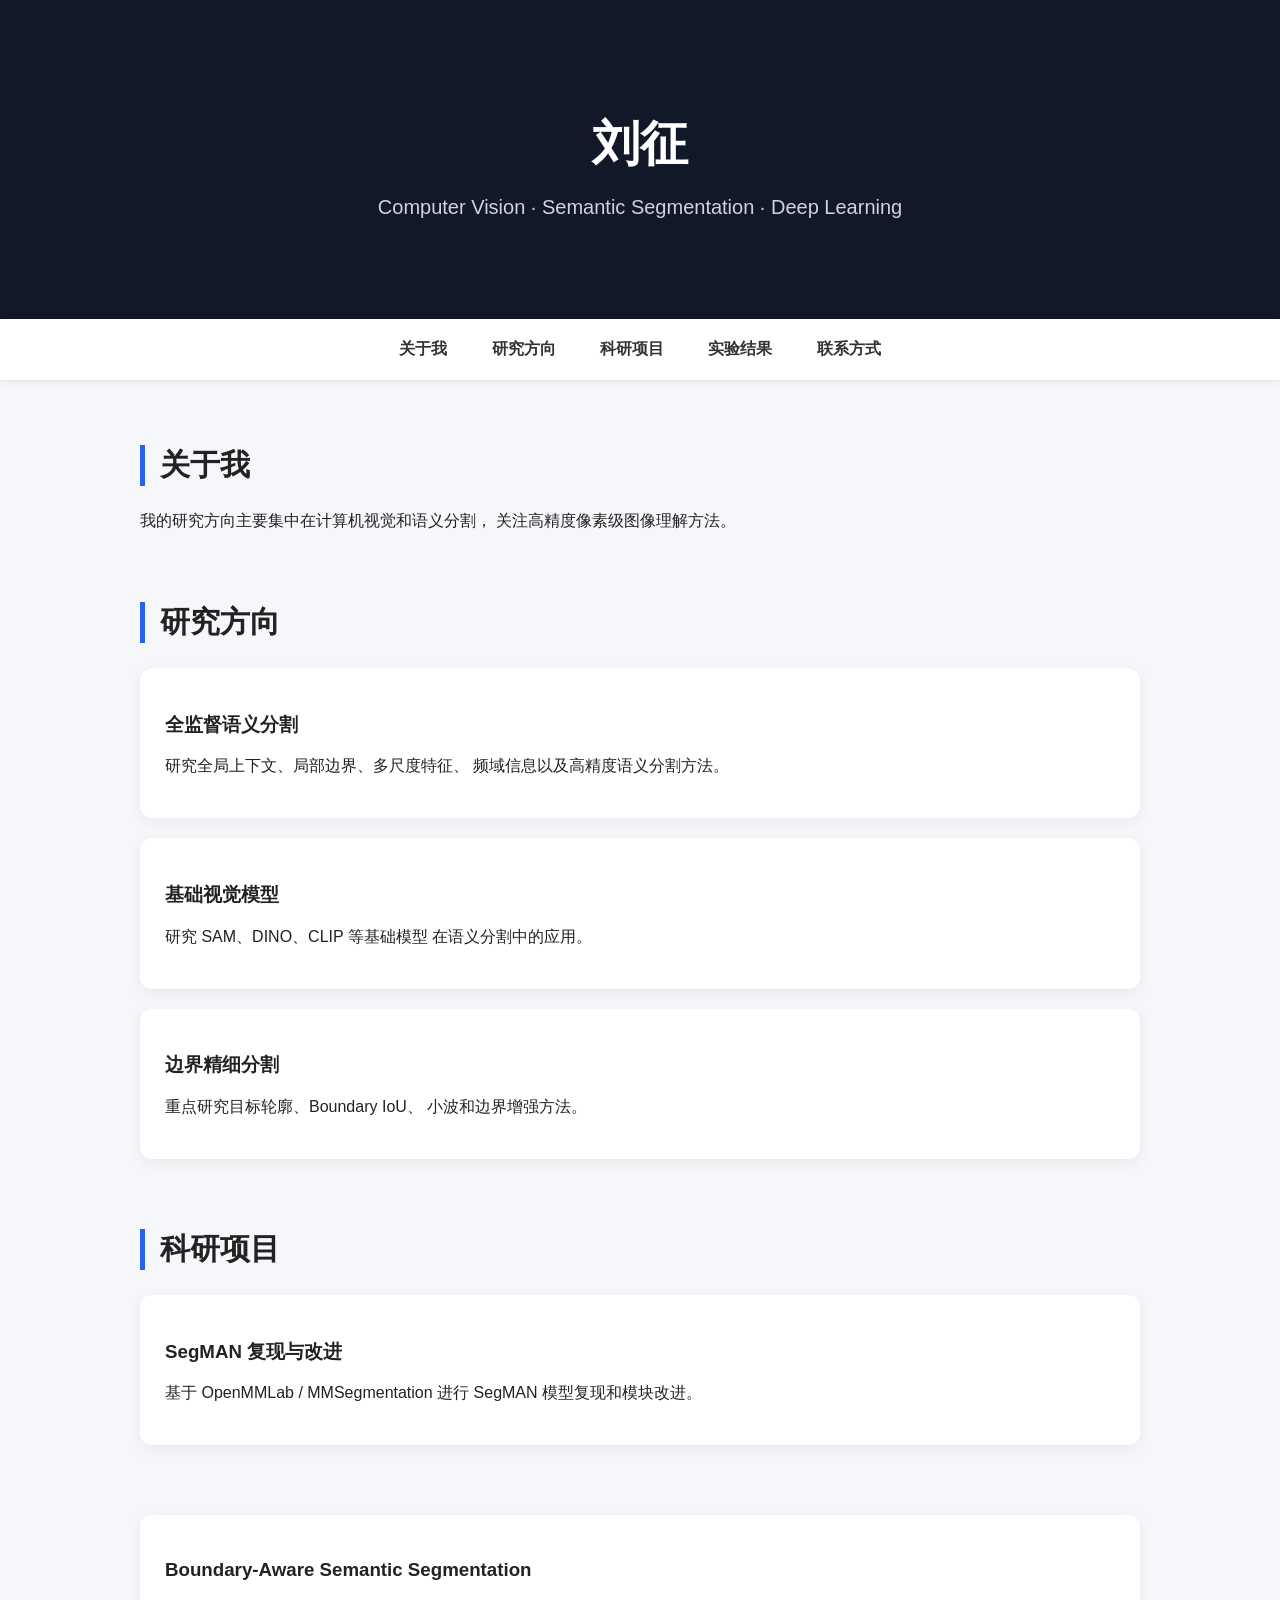
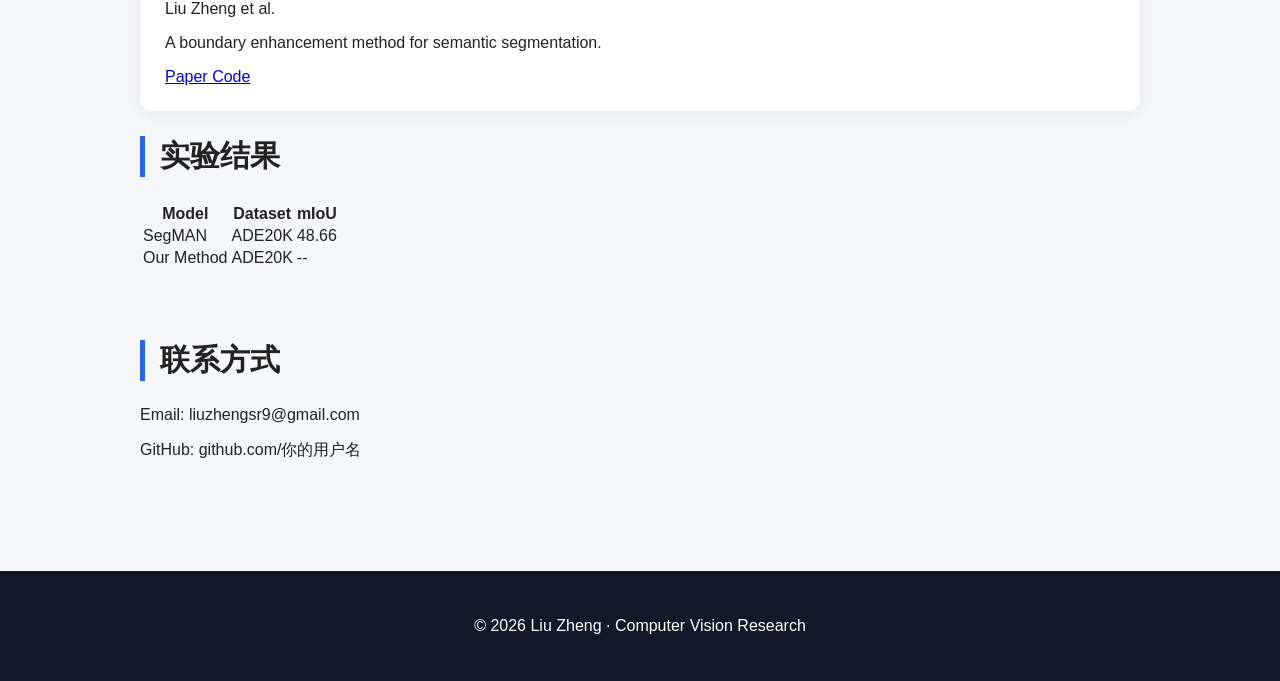
==== index.html @ 7c27ae70 "Add files via upload" ====
<!DOCTYPE html>
<html lang="zh-CN">

<head>
    <meta charset="UTF-8">
    <meta name="viewport" content="width=device-width, initial-scale=1.0">

    <title>刘征 | 计算机视觉与语义分割</title>

    <link rel="stylesheet" href="style.css">
    <script src="script.js"></script>
</head>

<body>

<header>
    <h1>刘征</h1>

    <p>
        Computer Vision · Semantic Segmentation · Deep Learning
    </p>
</header>


<nav>
    <a href="#about">关于我</a>
    <a href="#research">研究方向</a>
    <a href="#projects">科研项目</a>
    <a href="#results">实验结果</a>
    <a href="#contact">联系方式</a>
</nav>


<main>

    <section id="about">

        <h2>关于我</h2>

        <p>
            我的研究方向主要集中在计算机视觉和语义分割，
            关注高精度像素级图像理解方法。
        </p>

    </section>


    <section id="research">

        <h2>研究方向</h2>

        <div class="card">

            <h3>全监督语义分割</h3>

            <p>
                研究全局上下文、局部边界、多尺度特征、
                频域信息以及高精度语义分割方法。
            </p>

        </div>


        <div class="card">

            <h3>基础视觉模型</h3>

            <p>
                研究 SAM、DINO、CLIP 等基础模型
                在语义分割中的应用。
            </p>

        </div>


        <div class="card">

            <h3>边界精细分割</h3>

            <p>
                重点研究目标轮廓、Boundary IoU、
                小波和边界增强方法。
            </p>

        </div>

    </section>


    <section id="projects">

        <h2>科研项目</h2>

        <div class="card">

            <h3>SegMAN 复现与改进</h3>

            <p>
                基于 OpenMMLab / MMSegmentation
                进行 SegMAN 模型复现和模块改进。
            </p>

        </div>

    </section>

    <div class="card">

        <h3>
            Boundary-Aware Semantic Segmentation
        </h3>

        <p>
            Liu Zheng et al.
        </p>

        <p>
            A boundary enhancement method for semantic segmentation.
        </p>

        <a href="#">
            Paper
        </a>

        <a href="#">
            Code
        </a>

    </div>

    <section id="results">

        <h2>实验结果</h2>

        <table>

            <tr>
                <th>Model</th>
                <th>Dataset</th>
                <th>mIoU</th>
            </tr>

            <tr>
                <td>SegMAN</td>
                <td>ADE20K</td>
                <td>48.66</td>
            </tr>

            <tr>
                <td>Our Method</td>
                <td>ADE20K</td>
                <td>--</td>
            </tr>

        </table>

    </section>


    <section id="contact">

        <h2>联系方式</h2>

        <p>Email: liuzhengsr9@gmail.com</p>

        <p>GitHub: github.com/你的用户名</p>

    </section>

</main>


<footer>

    <p>
        © 2026 Liu Zheng · Computer Vision Research
    </p>

</footer>


<script src="script.js"></script>

</body>

</html>
---- style.css ----
body {
    margin: 0;
    font-family: Arial, "Microsoft YaHei", sans-serif;
    background: #f5f7fa;
    color: #222;
}


header {
    background: #111827;
    color: white;
    text-align: center;
    padding: 80px 20px;
}


header h1 {
    font-size: 48px;
    margin-bottom: 10px;
}


header p {
    font-size: 20px;
    color: #cbd5e1;
}


nav {
    background: white;
    text-align: center;
    padding: 20px;

    position: sticky;
    top: 0;

    box-shadow: 0 2px 8px rgba(0,0,0,0.08);
}


nav a {
    margin: 0 20px;
    color: #333;
    text-decoration: none;
    font-weight: bold;
}


nav a:hover {
    color: #2563eb;
}


main {
    max-width: 1000px;
    margin: auto;
    padding: 40px 20px;
}


section {
    margin-bottom: 70px;
}


h2 {
    font-size: 30px;
    border-left: 5px solid #2563eb;
    padding-left: 15px;
}


.card {
    background: white;
    padding: 25px;
    margin: 20px 0;

    border-radius: 12px;

    box-shadow: 0 4px 15px rgba(0,0,0,0.06);

    transition: 0.3s;
}


.card:hover {
    transform: translateY(-5px);
}


footer {
    background: #111827;
    color: white;

    text-align: center;

    padding: 30px;
}
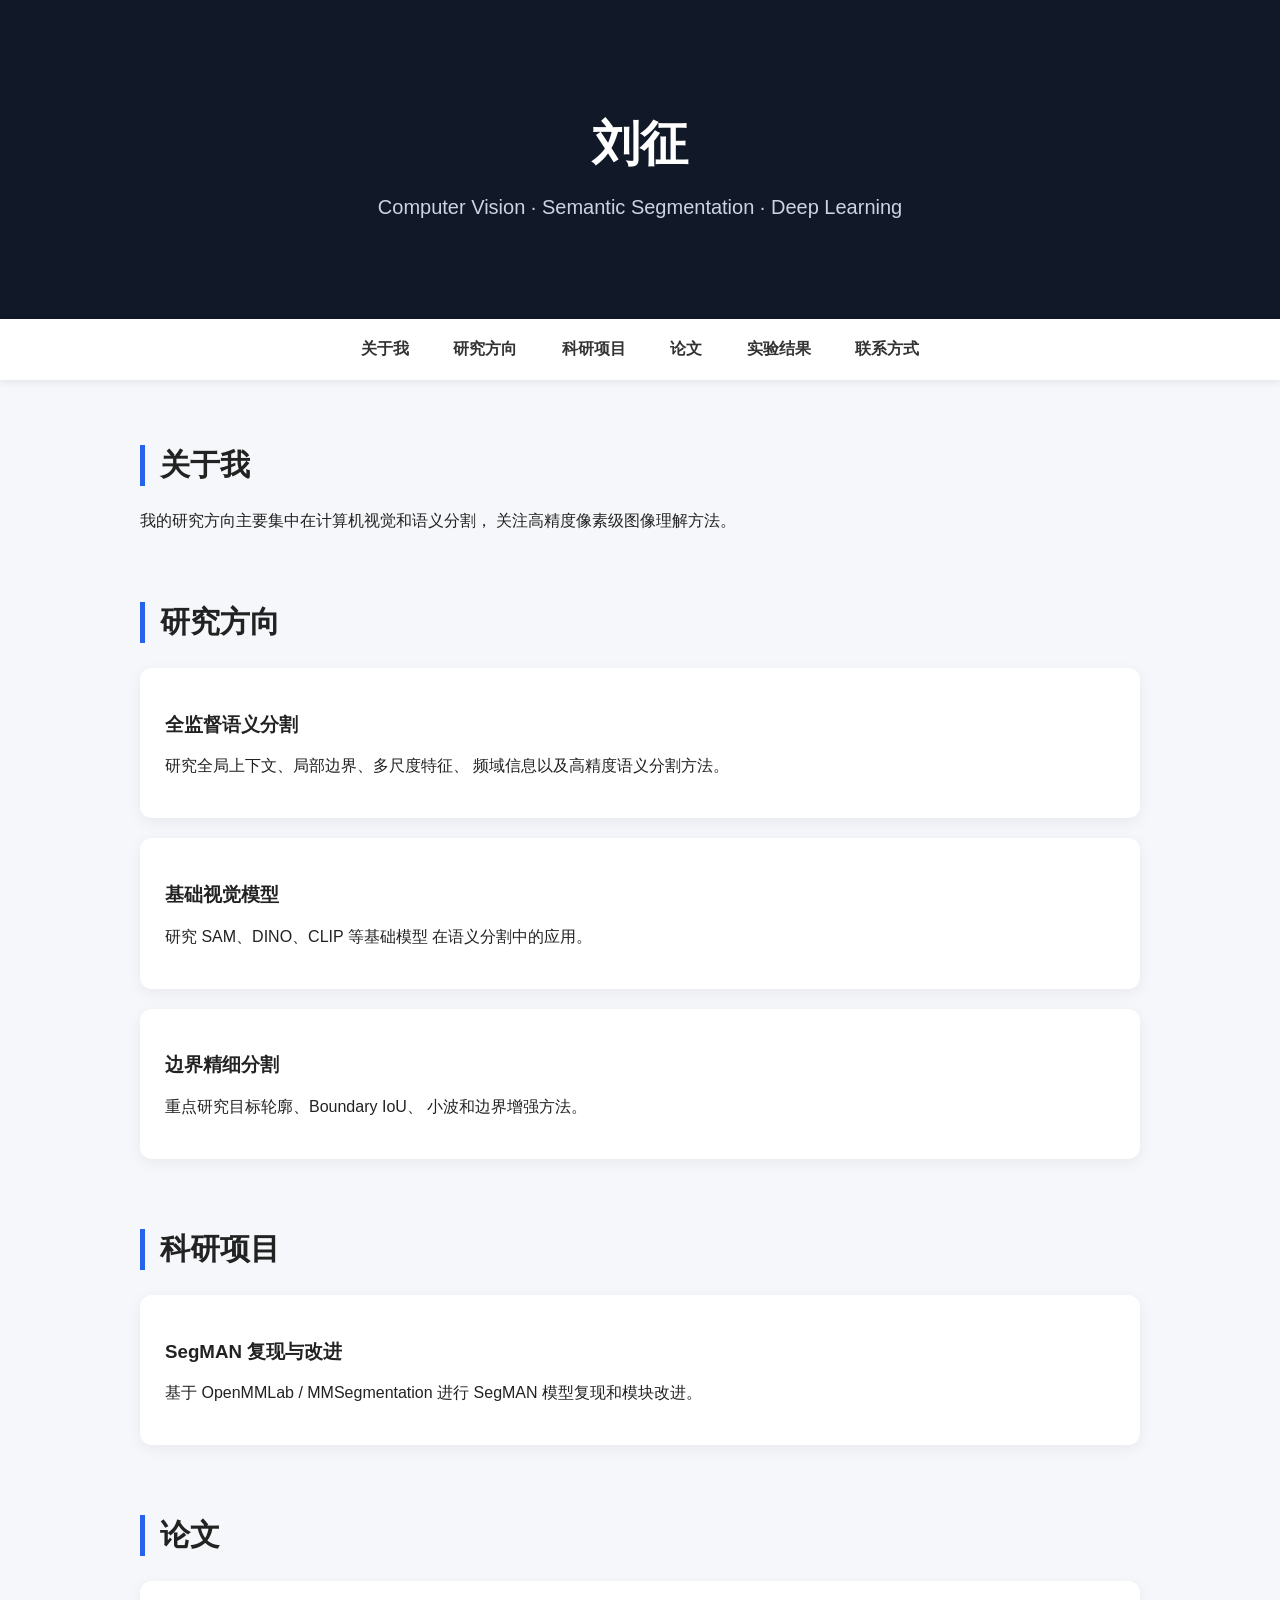
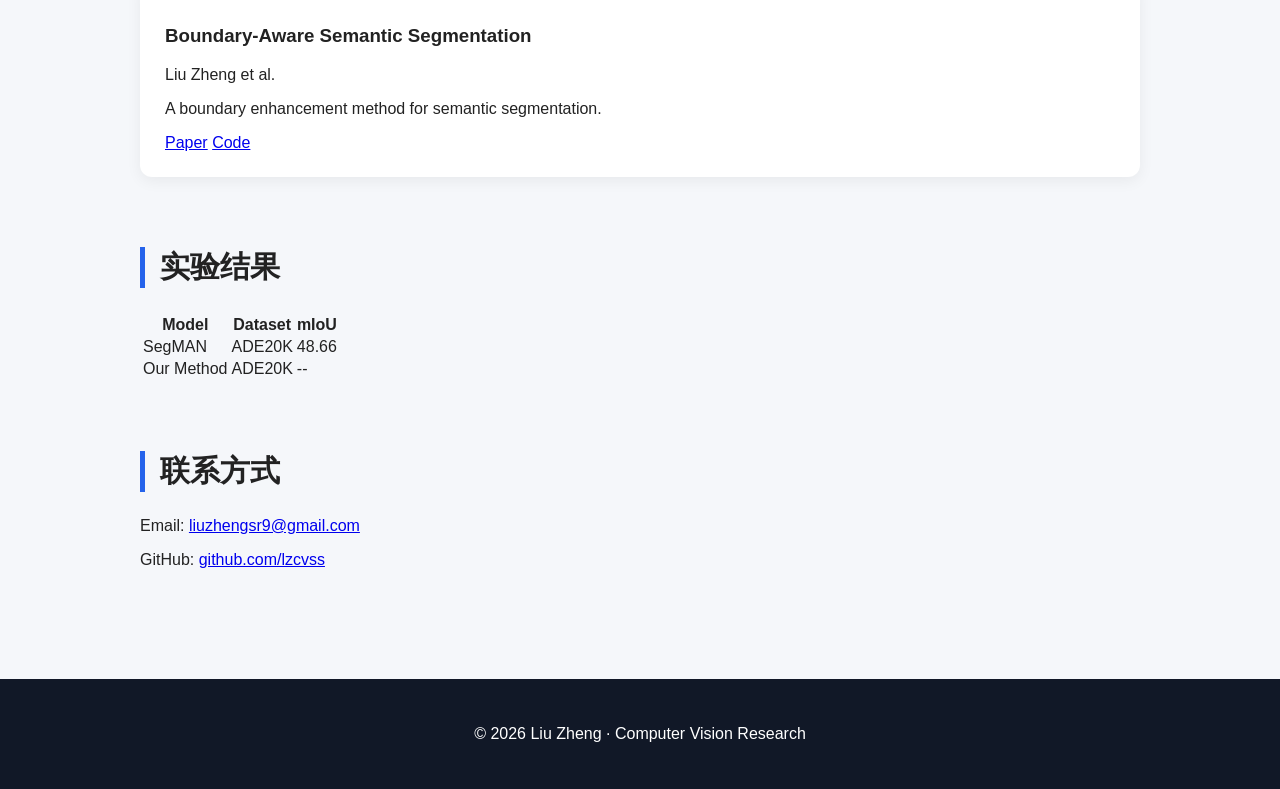
==== commit 8efa12e6: "Add files via upload" ====
--- a/index.html
+++ b/index.html
@@ -4,11 +4,11 @@
 <head>
     <meta charset="UTF-8">
     <meta name="viewport" content="width=device-width, initial-scale=1.0">
-
+    <meta name="description"
+          content="刘征的计算机视觉与语义分割科研个人主页">
     <title>刘征 | 计算机视觉与语义分割</title>
 
     <link rel="stylesheet" href="style.css">
-    <script src="script.js"></script>
 </head>
 
 <body>
@@ -26,6 +26,7 @@
     <a href="#about">关于我</a>
     <a href="#research">研究方向</a>
     <a href="#projects">科研项目</a>
+    <a href="#publications">论文</a>
     <a href="#results">实验结果</a>
     <a href="#contact">联系方式</a>
 </nav>
@@ -104,29 +105,29 @@
 
     </section>
 
-    <div class="card">
+    <section id="publications">
 
-        <h3>
-            Boundary-Aware Semantic Segmentation
-        </h3>
+        <h2>论文</h2>
 
-        <p>
-            Liu Zheng et al.
-        </p>
+        <div class="card">
 
-        <p>
-            A boundary enhancement method for semantic segmentation.
-        </p>
+            <h3>Boundary-Aware Semantic Segmentation</h3>
 
-        <a href="#">
-            Paper
-        </a>
+            <p>
+                Liu Zheng et al.
+            </p>
 
-        <a href="#">
-            Code
-        </a>
+            <p>
+                A boundary enhancement method for semantic segmentation.
+            </p>
 
-    </div>
+            <a href="#">Paper</a>
+            <a href="#">Code</a>
+
+        </div>
+
+    </section>
+
 
     <section id="results">
 
@@ -161,9 +162,21 @@
 
         <h2>联系方式</h2>
 
-        <p>Email: liuzhengsr9@gmail.com</p>
+        <p>
+            Email:
+            <a href="mailto:liuzhengsr9@gmail.com">
+                liuzhengsr9@gmail.com
+            </a>
+        </p>
 
-        <p>GitHub: github.com/你的用户名</p>
+        <p>
+            GitHub:
+            <a href="https://github.com/lzcvss"
+               target="_blank"
+               rel="noopener noreferrer">
+                github.com/lzcvss
+            </a>
+        </p>
 
     </section>
 
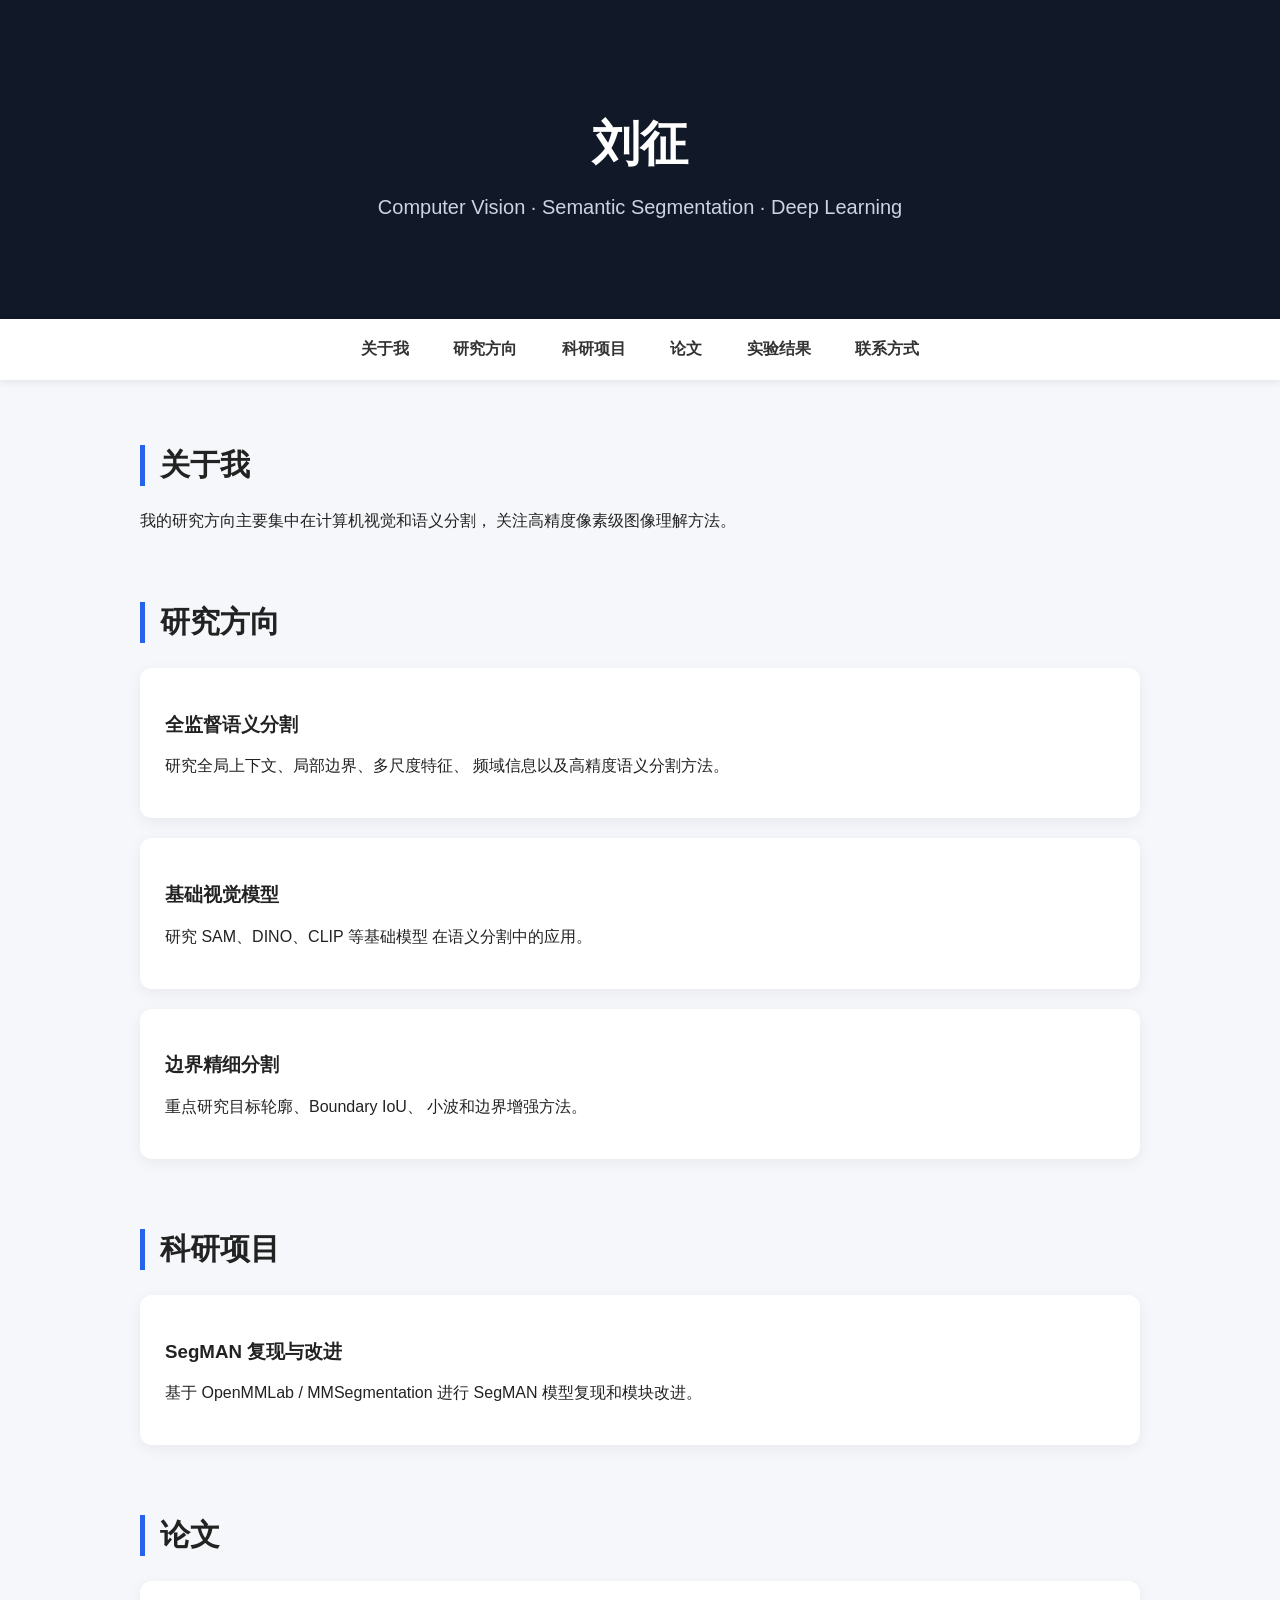
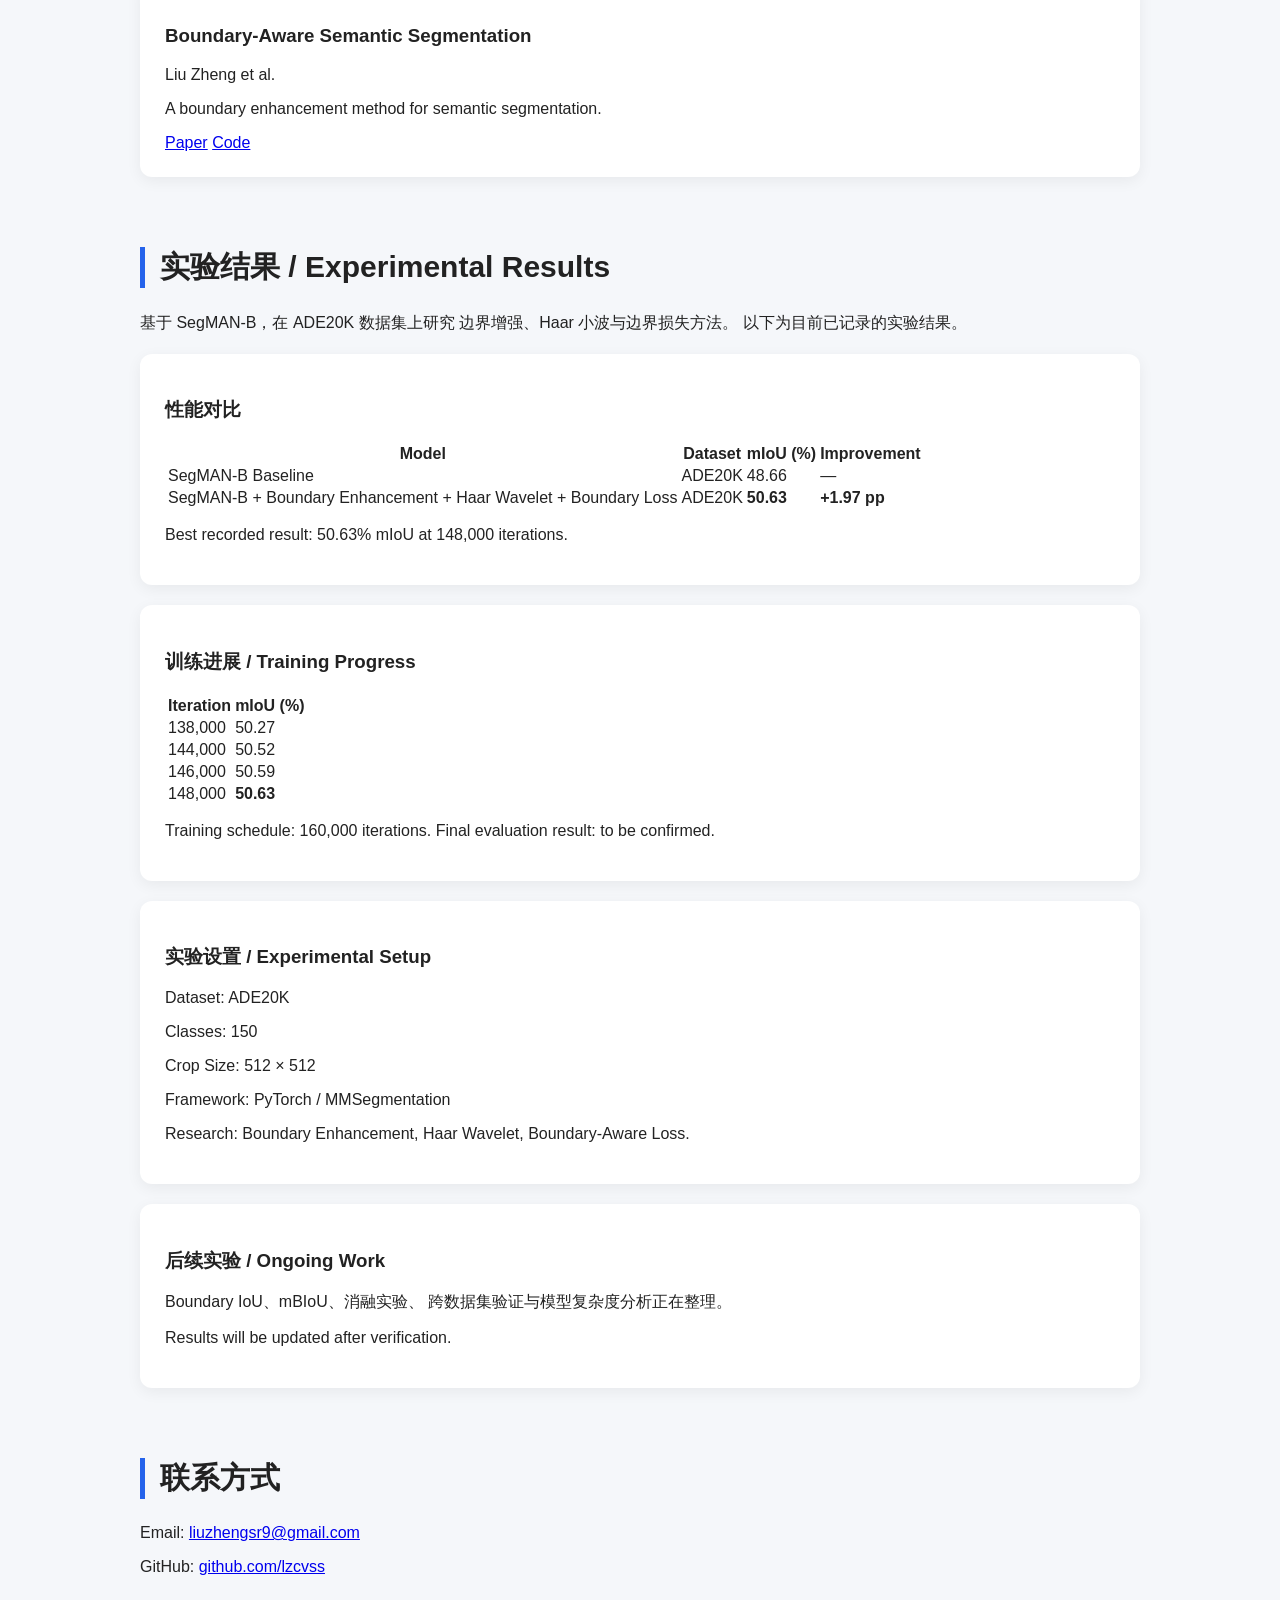
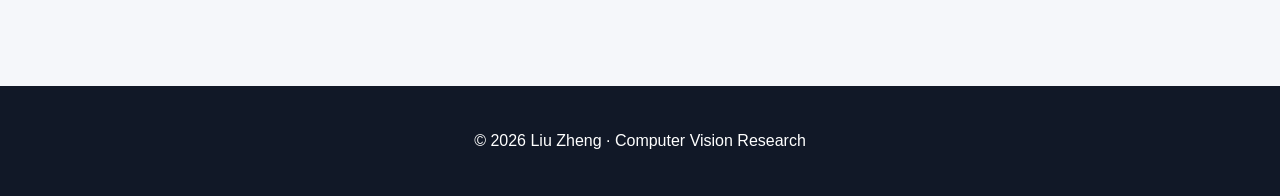
==== commit 76548f1c: "Update personal research website" ====
--- a/index.html
+++ b/index.html
@@ -1,199 +1,314 @@
-<!DOCTYPE html>
-<html lang="zh-CN">
-
-<head>
-    <meta charset="UTF-8">
-    <meta name="viewport" content="width=device-width, initial-scale=1.0">
-    <meta name="description"
-          content="刘征的计算机视觉与语义分割科研个人主页">
-    <title>刘征 | 计算机视觉与语义分割</title>
-
-    <link rel="stylesheet" href="style.css">
-</head>
-
-<body>
-
-<header>
-    <h1>刘征</h1>
-
-    <p>
-        Computer Vision · Semantic Segmentation · Deep Learning
-    </p>
-</header>
-
-
-<nav>
-    <a href="#about">关于我</a>
-    <a href="#research">研究方向</a>
-    <a href="#projects">科研项目</a>
-    <a href="#publications">论文</a>
-    <a href="#results">实验结果</a>
-    <a href="#contact">联系方式</a>
-</nav>
-
-
-<main>
-
-    <section id="about">
-
-        <h2>关于我</h2>
-
-        <p>
-            我的研究方向主要集中在计算机视觉和语义分割，
-            关注高精度像素级图像理解方法。
-        </p>
-
-    </section>
-
-
-    <section id="research">
-
-        <h2>研究方向</h2>
-
-        <div class="card">
-
-            <h3>全监督语义分割</h3>
-
-            <p>
-                研究全局上下文、局部边界、多尺度特征、
-                频域信息以及高精度语义分割方法。
-            </p>
-
-        </div>
-
-
-        <div class="card">
-
-            <h3>基础视觉模型</h3>
-
-            <p>
-                研究 SAM、DINO、CLIP 等基础模型
-                在语义分割中的应用。
-            </p>
-
-        </div>
-
-
-        <div class="card">
-
-            <h3>边界精细分割</h3>
-
-            <p>
-                重点研究目标轮廓、Boundary IoU、
-                小波和边界增强方法。
-            </p>
-
-        </div>
-
-    </section>
-
-
-    <section id="projects">
-
-        <h2>科研项目</h2>
-
-        <div class="card">
-
-            <h3>SegMAN 复现与改进</h3>
-
-            <p>
-                基于 OpenMMLab / MMSegmentation
-                进行 SegMAN 模型复现和模块改进。
-            </p>
-
-        </div>
-
-    </section>
-
-    <section id="publications">
-
-        <h2>论文</h2>
-
-        <div class="card">
-
-            <h3>Boundary-Aware Semantic Segmentation</h3>
-
-            <p>
-                Liu Zheng et al.
-            </p>
-
-            <p>
-                A boundary enhancement method for semantic segmentation.
-            </p>
-
-            <a href="#">Paper</a>
-            <a href="#">Code</a>
-
-        </div>
-
-    </section>
-
-
-    <section id="results">
-
-        <h2>实验结果</h2>
-
-        <table>
-
-            <tr>
-                <th>Model</th>
-                <th>Dataset</th>
-                <th>mIoU</th>
-            </tr>
-
-            <tr>
-                <td>SegMAN</td>
-                <td>ADE20K</td>
-                <td>48.66</td>
-            </tr>
-
-            <tr>
-                <td>Our Method</td>
-                <td>ADE20K</td>
-                <td>--</td>
-            </tr>
-
-        </table>
-
-    </section>
-
-
-    <section id="contact">
-
-        <h2>联系方式</h2>
-
-        <p>
-            Email:
-            <a href="mailto:liuzhengsr9@gmail.com">
-                liuzhengsr9@gmail.com
-            </a>
-        </p>
-
-        <p>
-            GitHub:
-            <a href="https://github.com/lzcvss"
-               target="_blank"
-               rel="noopener noreferrer">
-                github.com/lzcvss
-            </a>
-        </p>
-
-    </section>
-
-</main>
-
-
-<footer>
-
-    <p>
-        © 2026 Liu Zheng · Computer Vision Research
-    </p>
-
-</footer>
-
-
-<script src="script.js"></script>
-
-</body>
-
+<!DOCTYPE html>
+<html lang="zh-CN">
+
+<head>
+    <meta charset="UTF-8">
+    <meta name="viewport" content="width=device-width, initial-scale=1.0">
+    <meta name="description"
+          content="刘征的计算机视觉与语义分割科研个人主页">
+    <title>刘征 | 计算机视觉与语义分割</title>
+
+    <link rel="stylesheet" href="style.css">
+    <script src="script.js"></script>
+</head>
+
+<body>
+
+<header>
+    <h1>刘征</h1>
+
+    <p>
+        Computer Vision · Semantic Segmentation · Deep Learning
+    </p>
+</header>
+
+
+<nav>
+    <a href="#about">关于我</a>
+    <a href="#research">研究方向</a>
+    <a href="#projects">科研项目</a>
+    <a href="#publications">论文</a>
+    <a href="#results">实验结果</a>
+    <a href="#contact">联系方式</a>
+</nav>
+
+
+<main>
+
+    <section id="about">
+
+        <h2>关于我</h2>
+
+        <p>
+            我的研究方向主要集中在计算机视觉和语义分割，
+            关注高精度像素级图像理解方法。
+        </p>
+
+    </section>
+
+
+    <section id="research">
+
+        <h2>研究方向</h2>
+
+        <div class="card">
+
+            <h3>全监督语义分割</h3>
+
+            <p>
+                研究全局上下文、局部边界、多尺度特征、
+                频域信息以及高精度语义分割方法。
+            </p>
+
+        </div>
+
+
+        <div class="card">
+
+            <h3>基础视觉模型</h3>
+
+            <p>
+                研究 SAM、DINO、CLIP 等基础模型
+                在语义分割中的应用。
+            </p>
+
+        </div>
+
+
+        <div class="card">
+
+            <h3>边界精细分割</h3>
+
+            <p>
+                重点研究目标轮廓、Boundary IoU、
+                小波和边界增强方法。
+            </p>
+
+        </div>
+
+    </section>
+
+
+    <section id="projects">
+
+        <h2>科研项目</h2>
+
+        <div class="card">
+
+            <h3>SegMAN 复现与改进</h3>
+
+            <p>
+                基于 OpenMMLab / MMSegmentation
+                进行 SegMAN 模型复现和模块改进。
+            </p>
+
+        </div>
+
+    </section>
+
+    <section id="publications">
+
+        <h2>论文</h2>
+
+        <div class="card">
+
+            <h3>Boundary-Aware Semantic Segmentation</h3>
+
+            <p>
+                Liu Zheng et al.
+            </p>
+
+            <p>
+                A boundary enhancement method for semantic segmentation.
+            </p>
+
+            <a href="#">Paper</a>
+            <a href="#">Code</a>
+
+        </div>
+
+    </section>
+
+
+    <section id="results">
+
+        <h2>实验结果 / Experimental Results</h2>
+
+        <p>
+            基于 SegMAN-B，在 ADE20K 数据集上研究
+            边界增强、Haar 小波与边界损失方法。
+            以下为目前已记录的实验结果。
+        </p>
+
+        <div class="card">
+
+            <h3>性能对比</h3>
+
+            <table>
+                <thead>
+                <tr>
+                    <th>Model</th>
+                    <th>Dataset</th>
+                    <th>mIoU (%)</th>
+                    <th>Improvement</th>
+                </tr>
+                </thead>
+
+                <tbody>
+                <tr>
+                    <td>SegMAN-B Baseline</td>
+                    <td>ADE20K</td>
+                    <td>48.66</td>
+                    <td>—</td>
+                </tr>
+
+                <tr>
+                    <td>
+                        SegMAN-B + Boundary Enhancement
+                        + Haar Wavelet + Boundary Loss
+                    </td>
+                    <td>ADE20K</td>
+                    <td><strong>50.63</strong></td>
+                    <td><strong>+1.97 pp</strong></td>
+                </tr>
+                </tbody>
+            </table>
+
+            <p>
+                Best recorded result: 50.63% mIoU
+                at 148,000 iterations.
+            </p>
+
+        </div>
+
+
+        <div class="card">
+
+            <h3>训练进展 / Training Progress</h3>
+
+            <table>
+                <thead>
+                <tr>
+                    <th>Iteration</th>
+                    <th>mIoU (%)</th>
+                </tr>
+                </thead>
+
+                <tbody>
+                <tr>
+                    <td>138,000</td>
+                    <td>50.27</td>
+                </tr>
+
+                <tr>
+                    <td>144,000</td>
+                    <td>50.52</td>
+                </tr>
+
+                <tr>
+                    <td>146,000</td>
+                    <td>50.59</td>
+                </tr>
+
+                <tr>
+                    <td>148,000</td>
+                    <td><strong>50.63</strong></td>
+                </tr>
+                </tbody>
+            </table>
+
+            <p>
+                Training schedule: 160,000 iterations.
+                Final evaluation result: to be confirmed.
+            </p>
+
+        </div>
+
+
+        <div class="card">
+
+            <h3>实验设置 / Experimental Setup</h3>
+
+            <p>
+                Dataset: ADE20K
+            </p>
+
+            <p>
+                Classes: 150
+            </p>
+
+            <p>
+                Crop Size: 512 × 512
+            </p>
+
+            <p>
+                Framework: PyTorch / MMSegmentation
+            </p>
+
+            <p>
+                Research:
+                Boundary Enhancement,
+                Haar Wavelet,
+                Boundary-Aware Loss.
+            </p>
+
+        </div>
+
+
+        <div class="card">
+
+            <h3>后续实验 / Ongoing Work</h3>
+
+            <p>
+                Boundary IoU、mBIoU、消融实验、
+                跨数据集验证与模型复杂度分析正在整理。
+            </p>
+
+            <p>
+                Results will be updated after verification.
+            </p>
+
+        </div>
+
+    </section>
+
+
+    <section id="contact">
+
+        <h2>联系方式</h2>
+
+        <p>
+            Email:
+            <a href="mailto:liuzhengsr9@gmail.com">
+                liuzhengsr9@gmail.com
+            </a>
+        </p>
+
+        <p>
+            GitHub:
+            <a href="https://github.com/lzcvss"
+               target="_blank"
+               rel="noopener noreferrer">
+                github.com/lzcvss
+            </a>
+        </p>
+
+    </section>
+
+</main>
+
+
+<footer>
+
+    <p>
+        © 2026 Liu Zheng · Computer Vision Research
+    </p>
+
+</footer>
+
+
+<script src="script.js"></script>
+
+</body>
+
 </html>
--- a/style.css
+++ b/style.css
@@ -1,98 +1,98 @@
-body {
-    margin: 0;
-    font-family: Arial, "Microsoft YaHei", sans-serif;
-    background: #f5f7fa;
-    color: #222;
-}
-
-
-header {
-    background: #111827;
-    color: white;
-    text-align: center;
-    padding: 80px 20px;
-}
-
-
-header h1 {
-    font-size: 48px;
-    margin-bottom: 10px;
-}
-
-
-header p {
-    font-size: 20px;
-    color: #cbd5e1;
-}
-
-
-nav {
-    background: white;
-    text-align: center;
-    padding: 20px;
-
-    position: sticky;
-    top: 0;
-
-    box-shadow: 0 2px 8px rgba(0,0,0,0.08);
-}
-
-
-nav a {
-    margin: 0 20px;
-    color: #333;
-    text-decoration: none;
-    font-weight: bold;
-}
-
-
-nav a:hover {
-    color: #2563eb;
-}
-
-
-main {
-    max-width: 1000px;
-    margin: auto;
-    padding: 40px 20px;
-}
-
-
-section {
-    margin-bottom: 70px;
-}
-
-
-h2 {
-    font-size: 30px;
-    border-left: 5px solid #2563eb;
-    padding-left: 15px;
-}
-
-
-.card {
-    background: white;
-    padding: 25px;
-    margin: 20px 0;
-
-    border-radius: 12px;
-
-    box-shadow: 0 4px 15px rgba(0,0,0,0.06);
-
-    transition: 0.3s;
-}
-
-
-.card:hover {
-    transform: translateY(-5px);
-}
-
-
-footer {
-    background: #111827;
-    color: white;
-
-    text-align: center;
-
-    padding: 30px;
+body {
+    margin: 0;
+    font-family: Arial, "Microsoft YaHei", sans-serif;
+    background: #f5f7fa;
+    color: #222;
+}
+
+
+header {
+    background: #111827;
+    color: white;
+    text-align: center;
+    padding: 80px 20px;
+}
+
+
+header h1 {
+    font-size: 48px;
+    margin-bottom: 10px;
+}
+
+
+header p {
+    font-size: 20px;
+    color: #cbd5e1;
+}
+
+
+nav {
+    background: white;
+    text-align: center;
+    padding: 20px;
+
+    position: sticky;
+    top: 0;
+
+    box-shadow: 0 2px 8px rgba(0,0,0,0.08);
+}
+
+
+nav a {
+    margin: 0 20px;
+    color: #333;
+    text-decoration: none;
+    font-weight: bold;
+}
+
+
+nav a:hover {
+    color: #2563eb;
+}
+
+
+main {
+    max-width: 1000px;
+    margin: auto;
+    padding: 40px 20px;
+}
+
+
+section {
+    margin-bottom: 70px;
+}
+
+
+h2 {
+    font-size: 30px;
+    border-left: 5px solid #2563eb;
+    padding-left: 15px;
+}
+
+
+.card {
+    background: white;
+    padding: 25px;
+    margin: 20px 0;
+
+    border-radius: 12px;
+
+    box-shadow: 0 4px 15px rgba(0,0,0,0.06);
+
+    transition: 0.3s;
+}
+
+
+.card:hover {
+    transform: translateY(-5px);
+}
+
+
+footer {
+    background: #111827;
+    color: white;
+
+    text-align: center;
+
+    padding: 30px;
 }
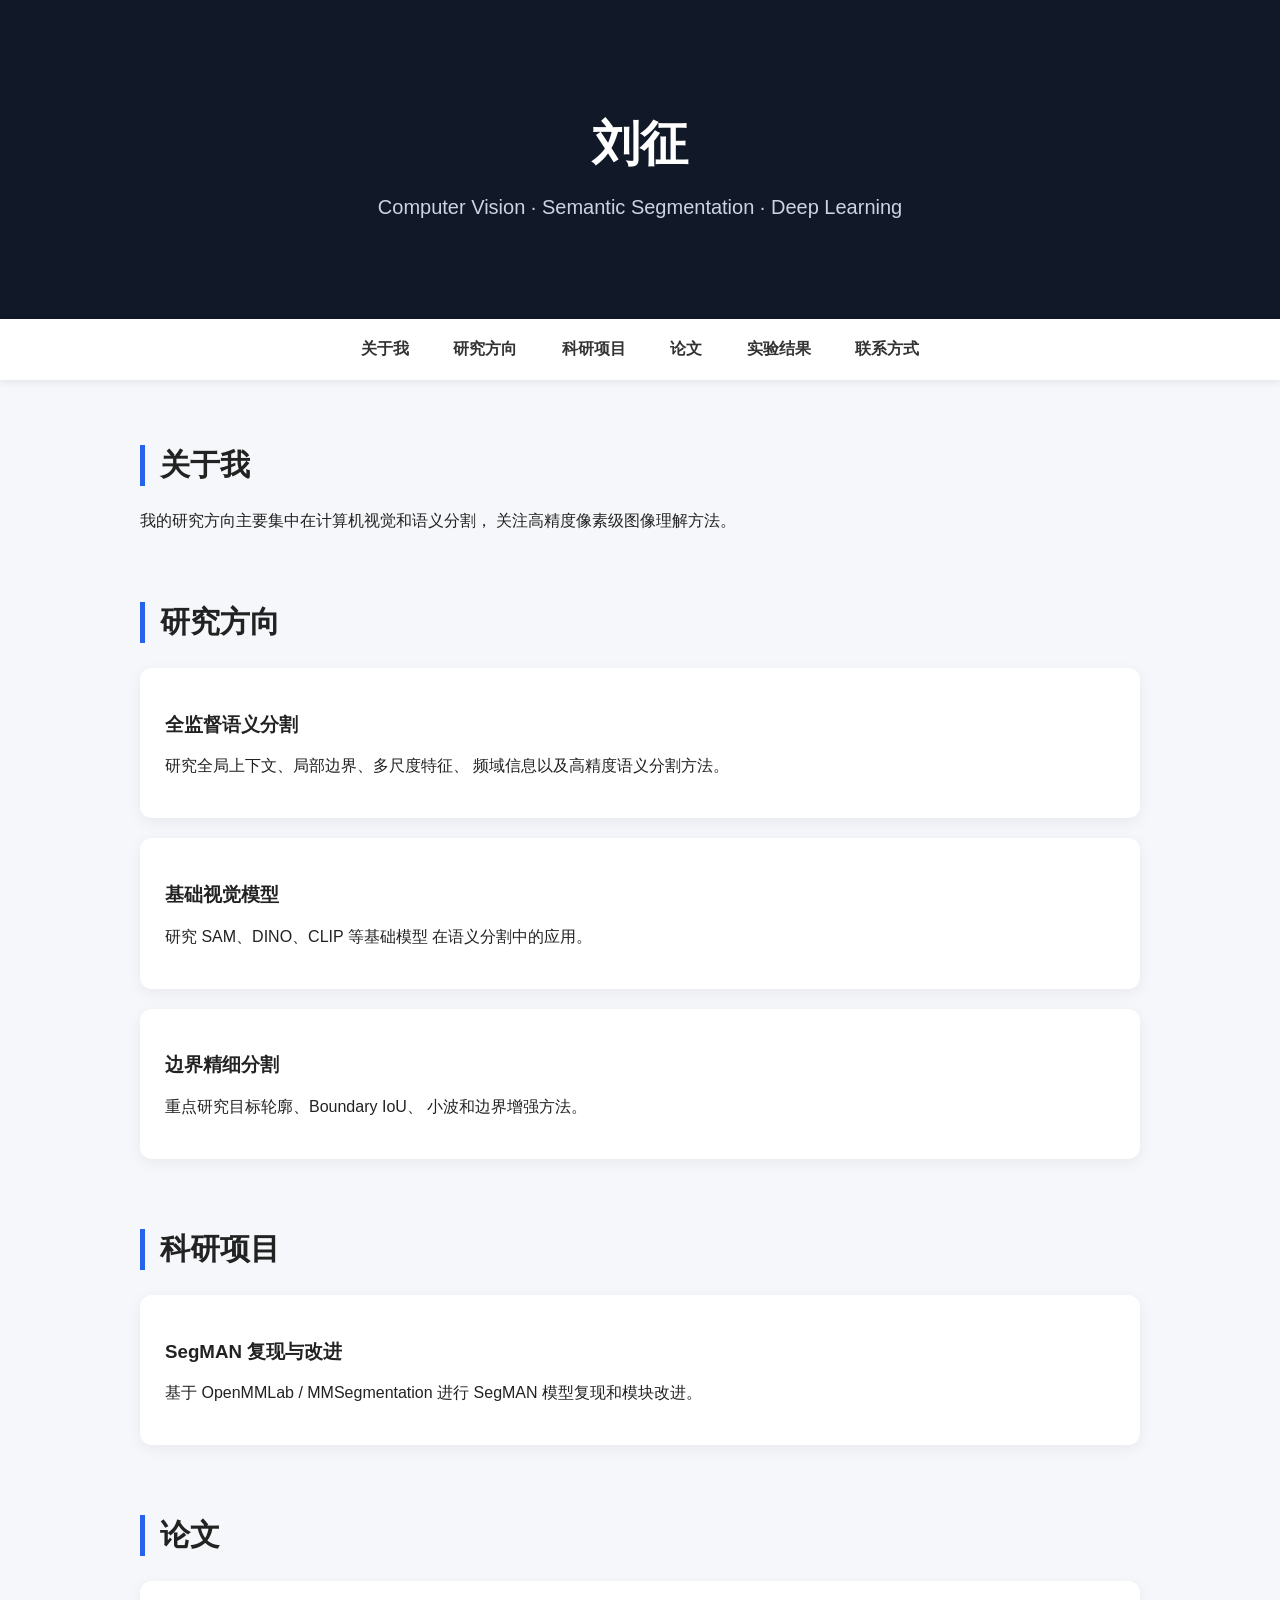
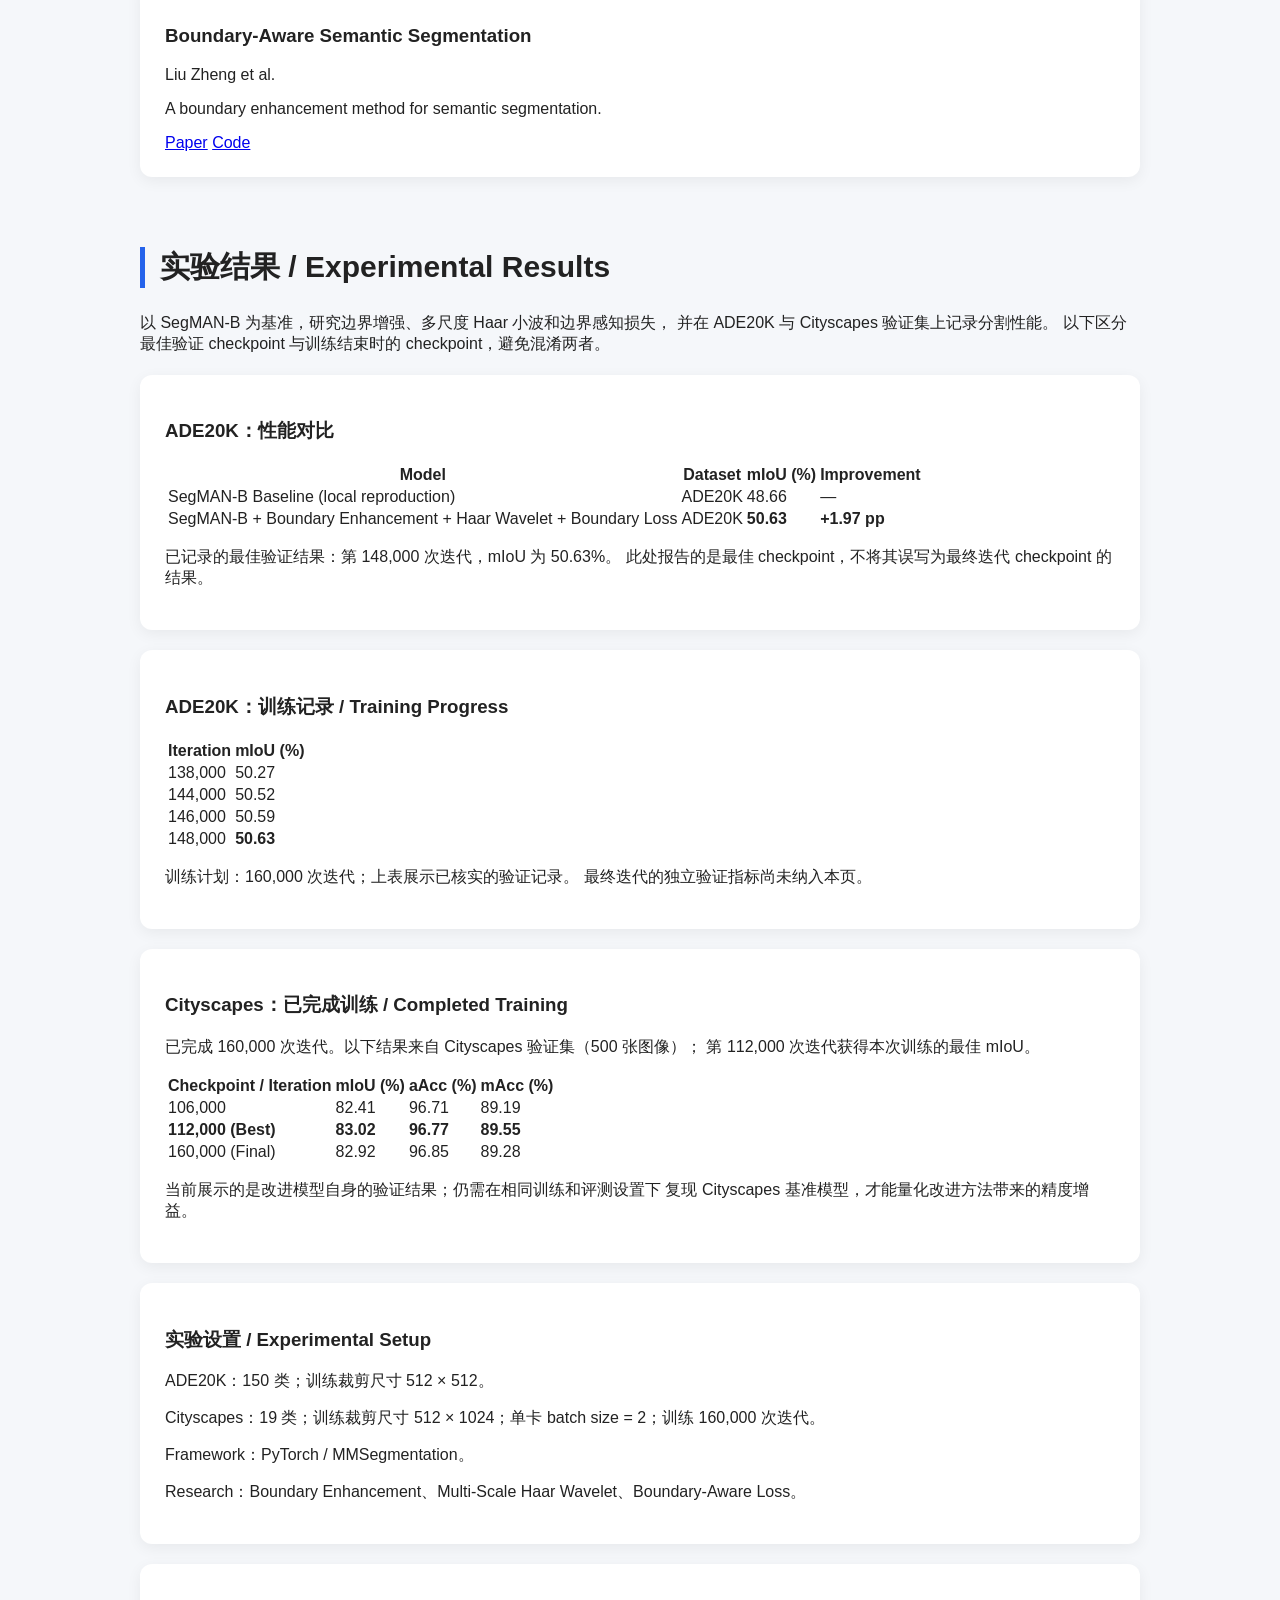
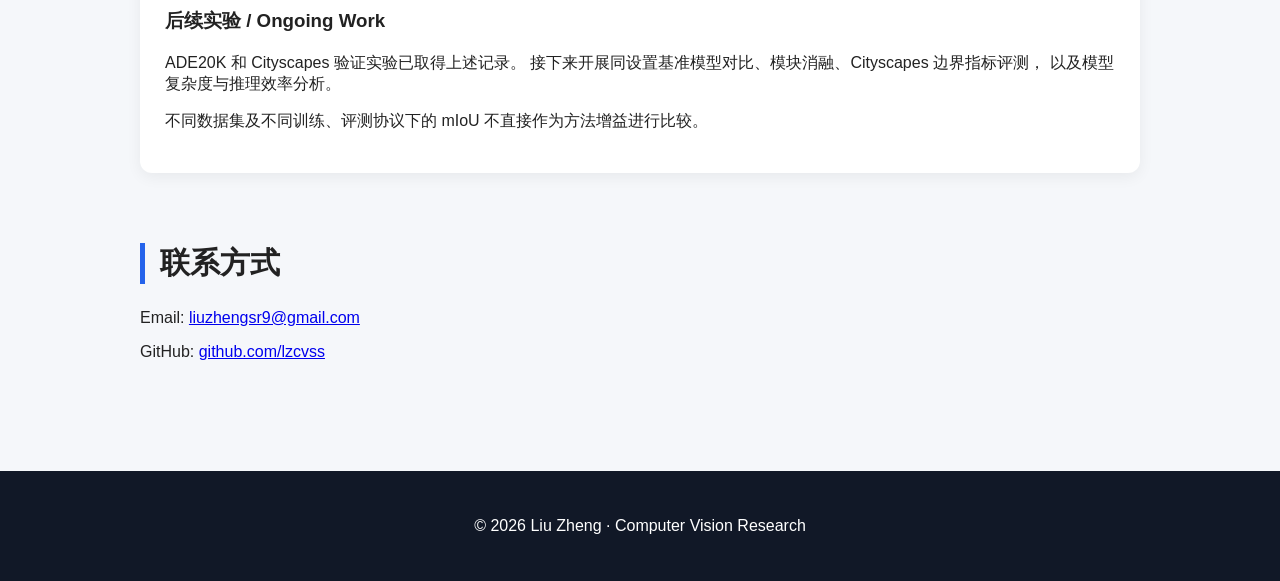
==== commit faf9fb60: "Update ADE20K and Cityscapes experiment results" ====
--- a/index.html
+++ b/index.html
@@ -135,14 +135,14 @@
         <h2>实验结果 / Experimental Results</h2>
 
         <p>
-            基于 SegMAN-B，在 ADE20K 数据集上研究
-            边界增强、Haar 小波与边界损失方法。
-            以下为目前已记录的实验结果。
+            以 SegMAN-B 为基准，研究边界增强、多尺度 Haar 小波和边界感知损失，
+            并在 ADE20K 与 Cityscapes 验证集上记录分割性能。
+            以下区分最佳验证 checkpoint 与训练结束时的 checkpoint，避免混淆两者。
         </p>
 
         <div class="card">
 
-            <h3>性能对比</h3>
+            <h3>ADE20K：性能对比</h3>
 
             <table>
                 <thead>
@@ -156,7 +156,7 @@
 
                 <tbody>
                 <tr>
-                    <td>SegMAN-B Baseline</td>
+                    <td>SegMAN-B Baseline (local reproduction)</td>
                     <td>ADE20K</td>
                     <td>48.66</td>
                     <td>—</td>
@@ -175,16 +175,16 @@
             </table>
 
             <p>
-                Best recorded result: 50.63% mIoU
-                at 148,000 iterations.
-            </p>
-
-        </div>
-
-
-        <div class="card">
-
-            <h3>训练进展 / Training Progress</h3>
+                已记录的最佳验证结果：第 148,000 次迭代，mIoU 为 50.63%。
+                此处报告的是最佳 checkpoint，不将其误写为最终迭代 checkpoint 的结果。
+            </p>
+
+        </div>
+
+
+        <div class="card">
+
+            <h3>ADE20K：训练记录 / Training Progress</h3>
 
             <table>
                 <thead>
@@ -218,8 +218,57 @@
             </table>
 
             <p>
-                Training schedule: 160,000 iterations.
-                Final evaluation result: to be confirmed.
+                训练计划：160,000 次迭代；上表展示已核实的验证记录。
+                最终迭代的独立验证指标尚未纳入本页。
+            </p>
+
+        </div>
+
+
+        <div class="card">
+
+            <h3>Cityscapes：已完成训练 / Completed Training</h3>
+
+            <p>
+                已完成 160,000 次迭代。以下结果来自 Cityscapes 验证集（500 张图像）；
+                第 112,000 次迭代获得本次训练的最佳 mIoU。
+            </p>
+
+            <table>
+                <thead>
+                <tr>
+                    <th>Checkpoint / Iteration</th>
+                    <th>mIoU (%)</th>
+                    <th>aAcc (%)</th>
+                    <th>mAcc (%)</th>
+                </tr>
+                </thead>
+
+                <tbody>
+                <tr>
+                    <td>106,000</td>
+                    <td>82.41</td>
+                    <td>96.71</td>
+                    <td>89.19</td>
+                </tr>
+                <tr>
+                    <td><strong>112,000 (Best)</strong></td>
+                    <td><strong>83.02</strong></td>
+                    <td><strong>96.77</strong></td>
+                    <td><strong>89.55</strong></td>
+                </tr>
+                <tr>
+                    <td>160,000 (Final)</td>
+                    <td>82.92</td>
+                    <td>96.85</td>
+                    <td>89.28</td>
+                </tr>
+                </tbody>
+            </table>
+
+            <p>
+                当前展示的是改进模型自身的验证结果；仍需在相同训练和评测设置下
+                复现 Cityscapes 基准模型，才能量化改进方法带来的精度增益。
             </p>
 
         </div>
@@ -229,28 +278,10 @@
 
             <h3>实验设置 / Experimental Setup</h3>
 
-            <p>
-                Dataset: ADE20K
-            </p>
-
-            <p>
-                Classes: 150
-            </p>
-
-            <p>
-                Crop Size: 512 × 512
-            </p>
-
-            <p>
-                Framework: PyTorch / MMSegmentation
-            </p>
-
-            <p>
-                Research:
-                Boundary Enhancement,
-                Haar Wavelet,
-                Boundary-Aware Loss.
-            </p>
+            <p>ADE20K：150 类；训练裁剪尺寸 512 × 512。</p>
+            <p>Cityscapes：19 类；训练裁剪尺寸 512 × 1024；单卡 batch size = 2；训练 160,000 次迭代。</p>
+            <p>Framework：PyTorch / MMSegmentation。</p>
+            <p>Research：Boundary Enhancement、Multi-Scale Haar Wavelet、Boundary-Aware Loss。</p>
 
         </div>
 
@@ -260,12 +291,13 @@
             <h3>后续实验 / Ongoing Work</h3>
 
             <p>
-                Boundary IoU、mBIoU、消融实验、
-                跨数据集验证与模型复杂度分析正在整理。
-            </p>
-
-            <p>
-                Results will be updated after verification.
+                ADE20K 和 Cityscapes 验证实验已取得上述记录。
+                接下来开展同设置基准模型对比、模块消融、Cityscapes 边界指标评测，
+                以及模型复杂度与推理效率分析。
+            </p>
+
+            <p>
+                不同数据集及不同训练、评测协议下的 mIoU 不直接作为方法增益进行比较。
             </p>
 
         </div>
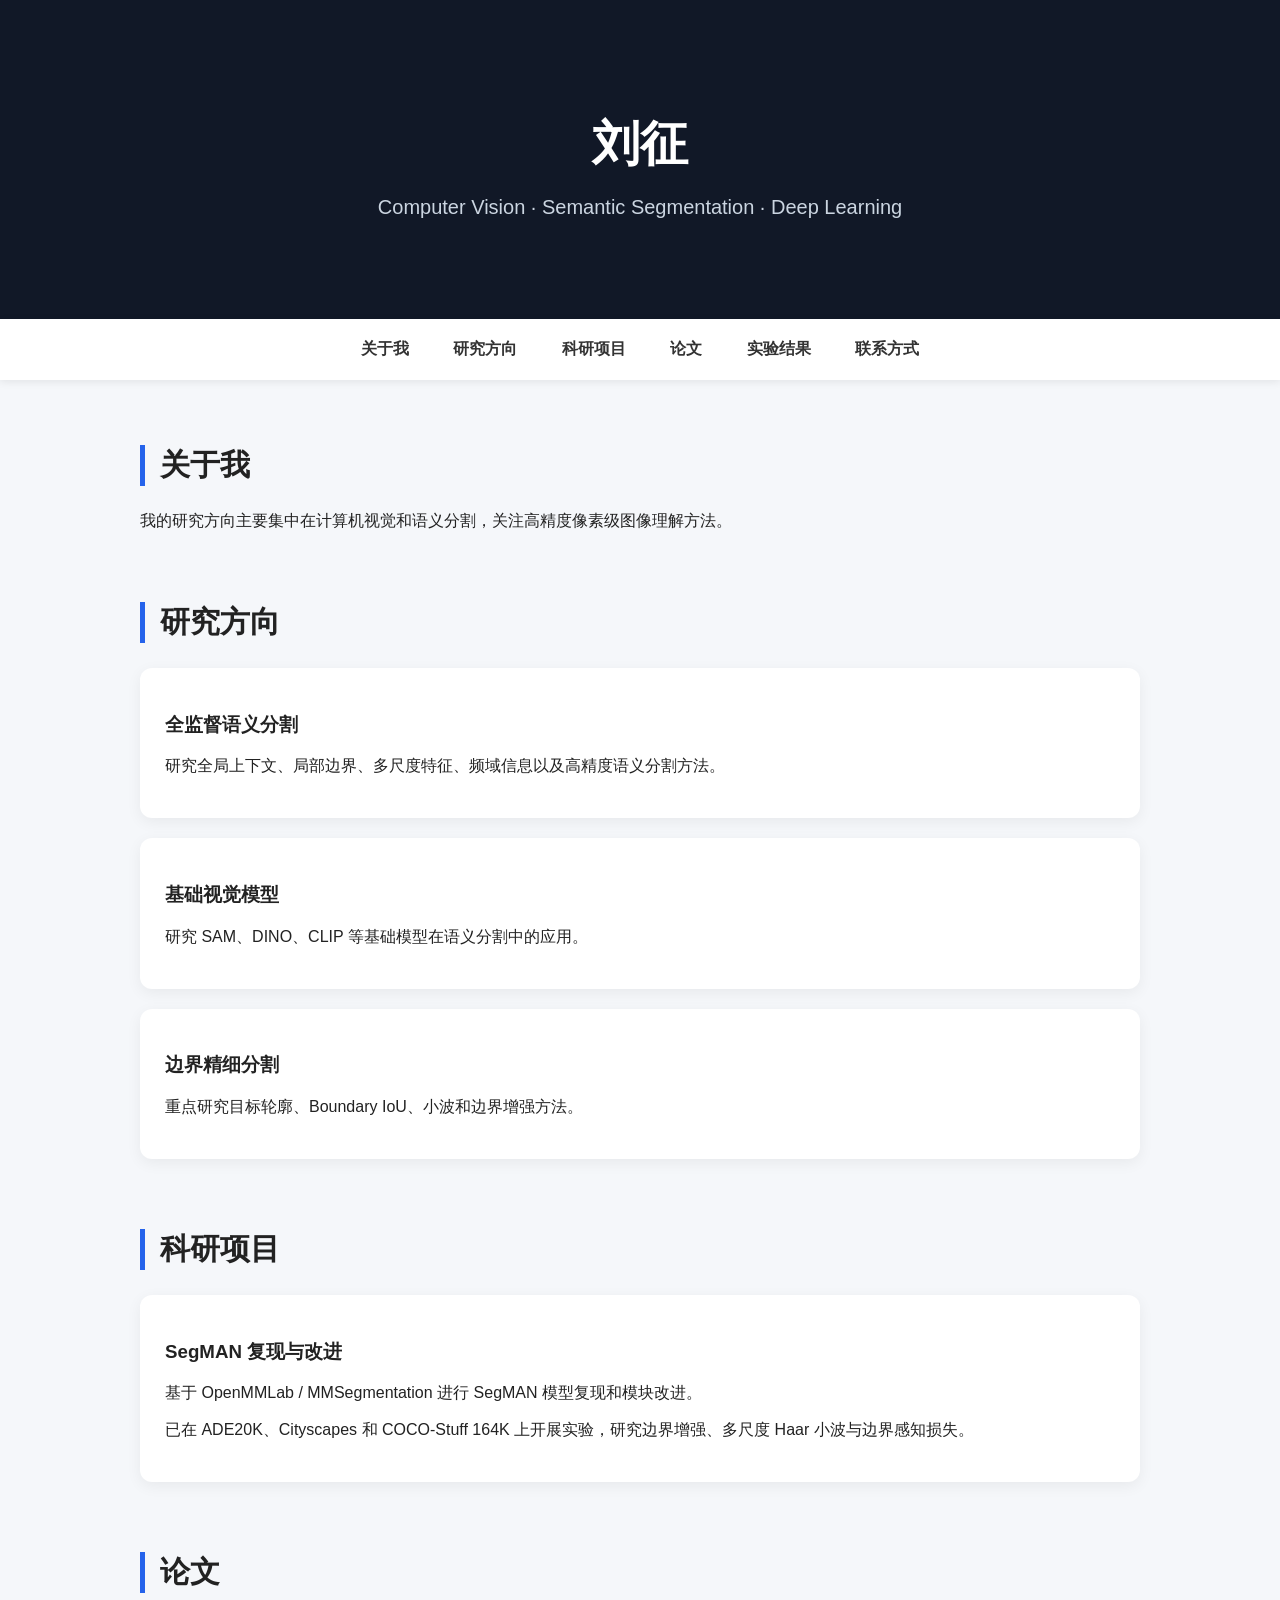
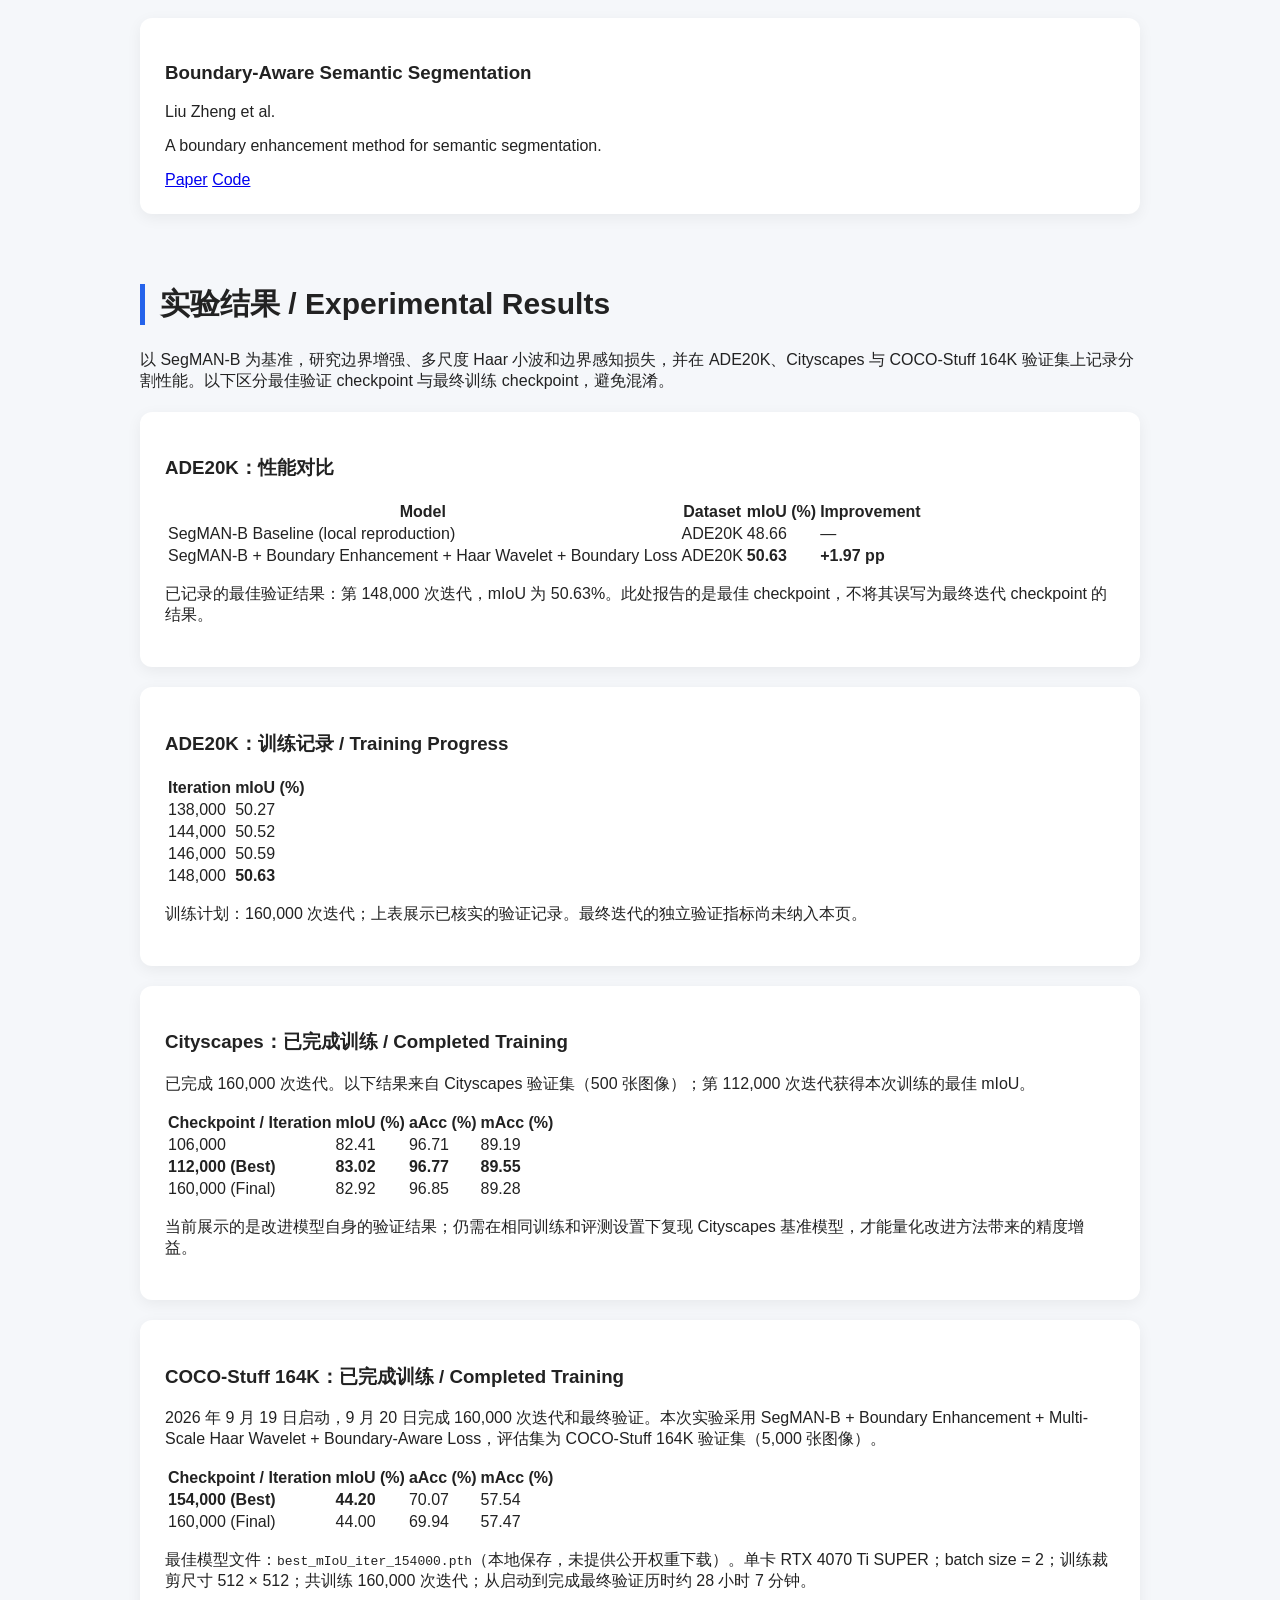
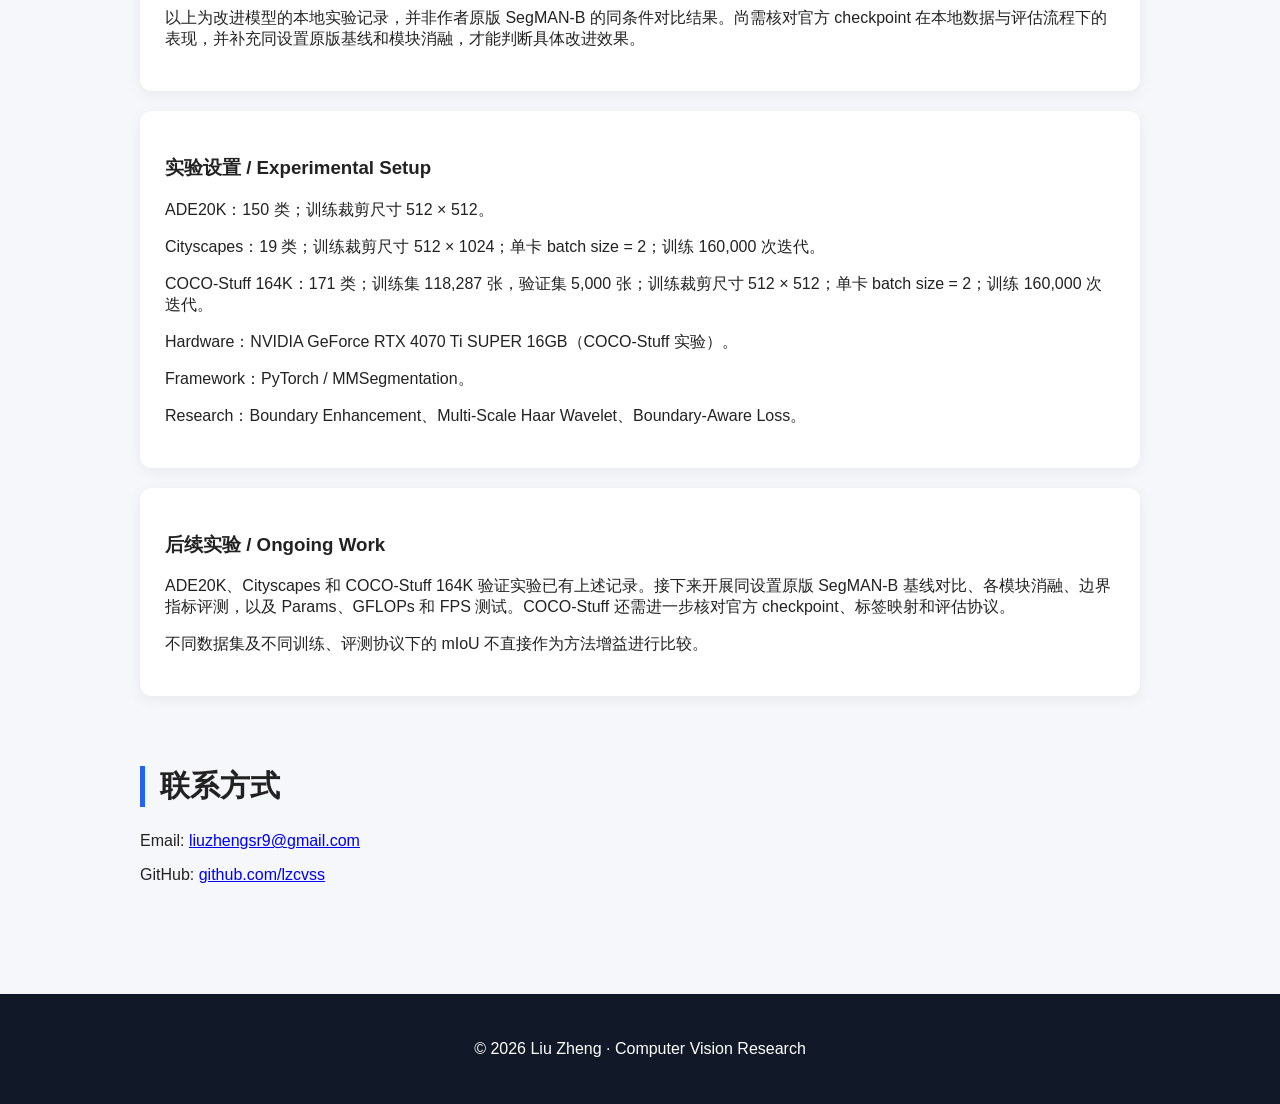
==== commit 4b111bbc: "Update research website with completed COCO-Stuff 164K SegMAN-B experiment" ====
--- a/index.html
+++ b/index.html
@@ -4,24 +4,17 @@
 <head>
     <meta charset="UTF-8">
     <meta name="viewport" content="width=device-width, initial-scale=1.0">
-    <meta name="description"
-          content="刘征的计算机视觉与语义分割科研个人主页">
+    <meta name="description" content="刘征的计算机视觉与语义分割科研个人主页">
     <title>刘征 | 计算机视觉与语义分割</title>
-
     <link rel="stylesheet" href="style.css">
     <script src="script.js"></script>
 </head>
 
 <body>
-
 <header>
     <h1>刘征</h1>
-
-    <p>
-        Computer Vision · Semantic Segmentation · Deep Learning
-    </p>
+    <p>Computer Vision · Semantic Segmentation · Deep Learning</p>
 </header>
-
 
 <nav>
     <a href="#about">关于我</a>
@@ -32,315 +25,136 @@
     <a href="#contact">联系方式</a>
 </nav>
 
-
 <main>
-
     <section id="about">
-
         <h2>关于我</h2>
-
-        <p>
-            我的研究方向主要集中在计算机视觉和语义分割，
-            关注高精度像素级图像理解方法。
-        </p>
-
+        <p>我的研究方向主要集中在计算机视觉和语义分割，关注高精度像素级图像理解方法。</p>
     </section>
 
-
     <section id="research">
-
         <h2>研究方向</h2>
-
         <div class="card">
-
             <h3>全监督语义分割</h3>
-
-            <p>
-                研究全局上下文、局部边界、多尺度特征、
-                频域信息以及高精度语义分割方法。
-            </p>
-
+            <p>研究全局上下文、局部边界、多尺度特征、频域信息以及高精度语义分割方法。</p>
         </div>
-
-
         <div class="card">
-
             <h3>基础视觉模型</h3>
-
-            <p>
-                研究 SAM、DINO、CLIP 等基础模型
-                在语义分割中的应用。
-            </p>
-
+            <p>研究 SAM、DINO、CLIP 等基础模型在语义分割中的应用。</p>
         </div>
-
-
         <div class="card">
-
             <h3>边界精细分割</h3>
-
-            <p>
-                重点研究目标轮廓、Boundary IoU、
-                小波和边界增强方法。
-            </p>
-
+            <p>重点研究目标轮廓、Boundary IoU、小波和边界增强方法。</p>
         </div>
-
     </section>
 
-
     <section id="projects">
-
         <h2>科研项目</h2>
-
         <div class="card">
-
             <h3>SegMAN 复现与改进</h3>
-
-            <p>
-                基于 OpenMMLab / MMSegmentation
-                进行 SegMAN 模型复现和模块改进。
-            </p>
-
+            <p>基于 OpenMMLab / MMSegmentation 进行 SegMAN 模型复现和模块改进。</p>
+            <p>已在 ADE20K、Cityscapes 和 COCO-Stuff 164K 上开展实验，研究边界增强、多尺度 Haar 小波与边界感知损失。</p>
         </div>
-
     </section>
 
     <section id="publications">
+        <h2>论文</h2>
+        <div class="card">
+            <h3>Boundary-Aware Semantic Segmentation</h3>
+            <p>Liu Zheng et al.</p>
+            <p>A boundary enhancement method for semantic segmentation.</p>
+            <a href="#">Paper</a>
+            <a href="#">Code</a>
+        </div>
+    </section>
 
-        <h2>论文</h2>
+    <section id="results">
+        <h2>实验结果 / Experimental Results</h2>
+        <p>以 SegMAN-B 为基准，研究边界增强、多尺度 Haar 小波和边界感知损失，并在 ADE20K、Cityscapes 与 COCO-Stuff 164K 验证集上记录分割性能。以下区分最佳验证 checkpoint 与最终训练 checkpoint，避免混淆。</p>
 
         <div class="card">
-
-            <h3>Boundary-Aware Semantic Segmentation</h3>
-
-            <p>
-                Liu Zheng et al.
-            </p>
-
-            <p>
-                A boundary enhancement method for semantic segmentation.
-            </p>
-
-            <a href="#">Paper</a>
-            <a href="#">Code</a>
-
+            <h3>ADE20K：性能对比</h3>
+            <table>
+                <thead>
+                    <tr><th>Model</th><th>Dataset</th><th>mIoU (%)</th><th>Improvement</th></tr>
+                </thead>
+                <tbody>
+                    <tr><td>SegMAN-B Baseline (local reproduction)</td><td>ADE20K</td><td>48.66</td><td>—</td></tr>
+                    <tr>
+                        <td>SegMAN-B + Boundary Enhancement + Haar Wavelet + Boundary Loss</td>
+                        <td>ADE20K</td><td><strong>50.63</strong></td><td><strong>+1.97 pp</strong></td>
+                    </tr>
+                </tbody>
+            </table>
+            <p>已记录的最佳验证结果：第 148,000 次迭代，mIoU 为 50.63%。此处报告的是最佳 checkpoint，不将其误写为最终迭代 checkpoint 的结果。</p>
         </div>
 
+        <div class="card">
+            <h3>ADE20K：训练记录 / Training Progress</h3>
+            <table>
+                <thead><tr><th>Iteration</th><th>mIoU (%)</th></tr></thead>
+                <tbody>
+                    <tr><td>138,000</td><td>50.27</td></tr>
+                    <tr><td>144,000</td><td>50.52</td></tr>
+                    <tr><td>146,000</td><td>50.59</td></tr>
+                    <tr><td>148,000</td><td><strong>50.63</strong></td></tr>
+                </tbody>
+            </table>
+            <p>训练计划：160,000 次迭代；上表展示已核实的验证记录。最终迭代的独立验证指标尚未纳入本页。</p>
+        </div>
+
+        <div class="card">
+            <h3>Cityscapes：已完成训练 / Completed Training</h3>
+            <p>已完成 160,000 次迭代。以下结果来自 Cityscapes 验证集（500 张图像）；第 112,000 次迭代获得本次训练的最佳 mIoU。</p>
+            <table>
+                <thead><tr><th>Checkpoint / Iteration</th><th>mIoU (%)</th><th>aAcc (%)</th><th>mAcc (%)</th></tr></thead>
+                <tbody>
+                    <tr><td>106,000</td><td>82.41</td><td>96.71</td><td>89.19</td></tr>
+                    <tr><td><strong>112,000 (Best)</strong></td><td><strong>83.02</strong></td><td><strong>96.77</strong></td><td><strong>89.55</strong></td></tr>
+                    <tr><td>160,000 (Final)</td><td>82.92</td><td>96.85</td><td>89.28</td></tr>
+                </tbody>
+            </table>
+            <p>当前展示的是改进模型自身的验证结果；仍需在相同训练和评测设置下复现 Cityscapes 基准模型，才能量化改进方法带来的精度增益。</p>
+        </div>
+
+        <div class="card">
+            <h3>COCO-Stuff 164K：已完成训练 / Completed Training</h3>
+            <p>2026 年 9 月 19 日启动，9 月 20 日完成 160,000 次迭代和最终验证。本次实验采用 SegMAN-B + Boundary Enhancement + Multi-Scale Haar Wavelet + Boundary-Aware Loss，评估集为 COCO-Stuff 164K 验证集（5,000 张图像）。</p>
+            <table>
+                <thead><tr><th>Checkpoint / Iteration</th><th>mIoU (%)</th><th>aAcc (%)</th><th>mAcc (%)</th></tr></thead>
+                <tbody>
+                    <tr><td><strong>154,000 (Best)</strong></td><td><strong>44.20</strong></td><td>70.07</td><td>57.54</td></tr>
+                    <tr><td>160,000 (Final)</td><td>44.00</td><td>69.94</td><td>57.47</td></tr>
+                </tbody>
+            </table>
+            <p>最佳模型文件：<code>best_mIoU_iter_154000.pth</code>（本地保存，未提供公开权重下载）。单卡 RTX 4070 Ti SUPER；batch size = 2；训练裁剪尺寸 512 × 512；共训练 160,000 次迭代；从启动到完成最终验证历时约 28 小时 7 分钟。</p>
+            <p>以上为改进模型的本地实验记录，并非作者原版 SegMAN-B 的同条件对比结果。尚需核对官方 checkpoint 在本地数据与评估流程下的表现，并补充同设置原版基线和模块消融，才能判断具体改进效果。</p>
+        </div>
+
+        <div class="card">
+            <h3>实验设置 / Experimental Setup</h3>
+            <p>ADE20K：150 类；训练裁剪尺寸 512 × 512。</p>
+            <p>Cityscapes：19 类；训练裁剪尺寸 512 × 1024；单卡 batch size = 2；训练 160,000 次迭代。</p>
+            <p>COCO-Stuff 164K：171 类；训练集 118,287 张，验证集 5,000 张；训练裁剪尺寸 512 × 512；单卡 batch size = 2；训练 160,000 次迭代。</p>
+            <p>Hardware：NVIDIA GeForce RTX 4070 Ti SUPER 16GB（COCO-Stuff 实验）。</p>
+            <p>Framework：PyTorch / MMSegmentation。</p>
+            <p>Research：Boundary Enhancement、Multi-Scale Haar Wavelet、Boundary-Aware Loss。</p>
+        </div>
+
+        <div class="card">
+            <h3>后续实验 / Ongoing Work</h3>
+            <p>ADE20K、Cityscapes 和 COCO-Stuff 164K 验证实验已有上述记录。接下来开展同设置原版 SegMAN-B 基线对比、各模块消融、边界指标评测，以及 Params、GFLOPs 和 FPS 测试。COCO-Stuff 还需进一步核对官方 checkpoint、标签映射和评估协议。</p>
+            <p>不同数据集及不同训练、评测协议下的 mIoU 不直接作为方法增益进行比较。</p>
+        </div>
     </section>
 
-
-    <section id="results">
-
-        <h2>实验结果 / Experimental Results</h2>
-
-        <p>
-            以 SegMAN-B 为基准，研究边界增强、多尺度 Haar 小波和边界感知损失，
-            并在 ADE20K 与 Cityscapes 验证集上记录分割性能。
-            以下区分最佳验证 checkpoint 与训练结束时的 checkpoint，避免混淆两者。
-        </p>
-
-        <div class="card">
-
-            <h3>ADE20K：性能对比</h3>
-
-            <table>
-                <thead>
-                <tr>
-                    <th>Model</th>
-                    <th>Dataset</th>
-                    <th>mIoU (%)</th>
-                    <th>Improvement</th>
-                </tr>
-                </thead>
-
-                <tbody>
-                <tr>
-                    <td>SegMAN-B Baseline (local reproduction)</td>
-                    <td>ADE20K</td>
-                    <td>48.66</td>
-                    <td>—</td>
-                </tr>
-
-                <tr>
-                    <td>
-                        SegMAN-B + Boundary Enhancement
-                        + Haar Wavelet + Boundary Loss
-                    </td>
-                    <td>ADE20K</td>
-                    <td><strong>50.63</strong></td>
-                    <td><strong>+1.97 pp</strong></td>
-                </tr>
-                </tbody>
-            </table>
-
-            <p>
-                已记录的最佳验证结果：第 148,000 次迭代，mIoU 为 50.63%。
-                此处报告的是最佳 checkpoint，不将其误写为最终迭代 checkpoint 的结果。
-            </p>
-
-        </div>
-
-
-        <div class="card">
-
-            <h3>ADE20K：训练记录 / Training Progress</h3>
-
-            <table>
-                <thead>
-                <tr>
-                    <th>Iteration</th>
-                    <th>mIoU (%)</th>
-                </tr>
-                </thead>
-
-                <tbody>
-                <tr>
-                    <td>138,000</td>
-                    <td>50.27</td>
-                </tr>
-
-                <tr>
-                    <td>144,000</td>
-                    <td>50.52</td>
-                </tr>
-
-                <tr>
-                    <td>146,000</td>
-                    <td>50.59</td>
-                </tr>
-
-                <tr>
-                    <td>148,000</td>
-                    <td><strong>50.63</strong></td>
-                </tr>
-                </tbody>
-            </table>
-
-            <p>
-                训练计划：160,000 次迭代；上表展示已核实的验证记录。
-                最终迭代的独立验证指标尚未纳入本页。
-            </p>
-
-        </div>
-
-
-        <div class="card">
-
-            <h3>Cityscapes：已完成训练 / Completed Training</h3>
-
-            <p>
-                已完成 160,000 次迭代。以下结果来自 Cityscapes 验证集（500 张图像）；
-                第 112,000 次迭代获得本次训练的最佳 mIoU。
-            </p>
-
-            <table>
-                <thead>
-                <tr>
-                    <th>Checkpoint / Iteration</th>
-                    <th>mIoU (%)</th>
-                    <th>aAcc (%)</th>
-                    <th>mAcc (%)</th>
-                </tr>
-                </thead>
-
-                <tbody>
-                <tr>
-                    <td>106,000</td>
-                    <td>82.41</td>
-                    <td>96.71</td>
-                    <td>89.19</td>
-                </tr>
-                <tr>
-                    <td><strong>112,000 (Best)</strong></td>
-                    <td><strong>83.02</strong></td>
-                    <td><strong>96.77</strong></td>
-                    <td><strong>89.55</strong></td>
-                </tr>
-                <tr>
-                    <td>160,000 (Final)</td>
-                    <td>82.92</td>
-                    <td>96.85</td>
-                    <td>89.28</td>
-                </tr>
-                </tbody>
-            </table>
-
-            <p>
-                当前展示的是改进模型自身的验证结果；仍需在相同训练和评测设置下
-                复现 Cityscapes 基准模型，才能量化改进方法带来的精度增益。
-            </p>
-
-        </div>
-
-
-        <div class="card">
-
-            <h3>实验设置 / Experimental Setup</h3>
-
-            <p>ADE20K：150 类；训练裁剪尺寸 512 × 512。</p>
-            <p>Cityscapes：19 类；训练裁剪尺寸 512 × 1024；单卡 batch size = 2；训练 160,000 次迭代。</p>
-            <p>Framework：PyTorch / MMSegmentation。</p>
-            <p>Research：Boundary Enhancement、Multi-Scale Haar Wavelet、Boundary-Aware Loss。</p>
-
-        </div>
-
-
-        <div class="card">
-
-            <h3>后续实验 / Ongoing Work</h3>
-
-            <p>
-                ADE20K 和 Cityscapes 验证实验已取得上述记录。
-                接下来开展同设置基准模型对比、模块消融、Cityscapes 边界指标评测，
-                以及模型复杂度与推理效率分析。
-            </p>
-
-            <p>
-                不同数据集及不同训练、评测协议下的 mIoU 不直接作为方法增益进行比较。
-            </p>
-
-        </div>
-
+    <section id="contact">
+        <h2>联系方式</h2>
+        <p>Email: <a href="mailto:liuzhengsr9@gmail.com">liuzhengsr9@gmail.com</a></p>
+        <p>GitHub: <a href="https://github.com/lzcvss" target="_blank" rel="noopener noreferrer">github.com/lzcvss</a></p>
     </section>
-
-
-    <section id="contact">
-
-        <h2>联系方式</h2>
-
-        <p>
-            Email:
-            <a href="mailto:liuzhengsr9@gmail.com">
-                liuzhengsr9@gmail.com
-            </a>
-        </p>
-
-        <p>
-            GitHub:
-            <a href="https://github.com/lzcvss"
-               target="_blank"
-               rel="noopener noreferrer">
-                github.com/lzcvss
-            </a>
-        </p>
-
-    </section>
-
 </main>
 
-
-<footer>
-
-    <p>
-        © 2026 Liu Zheng · Computer Vision Research
-    </p>
-
-</footer>
-
-
+<footer><p>© 2026 Liu Zheng · Computer Vision Research</p></footer>
 <script src="script.js"></script>
-
 </body>
-
 </html>
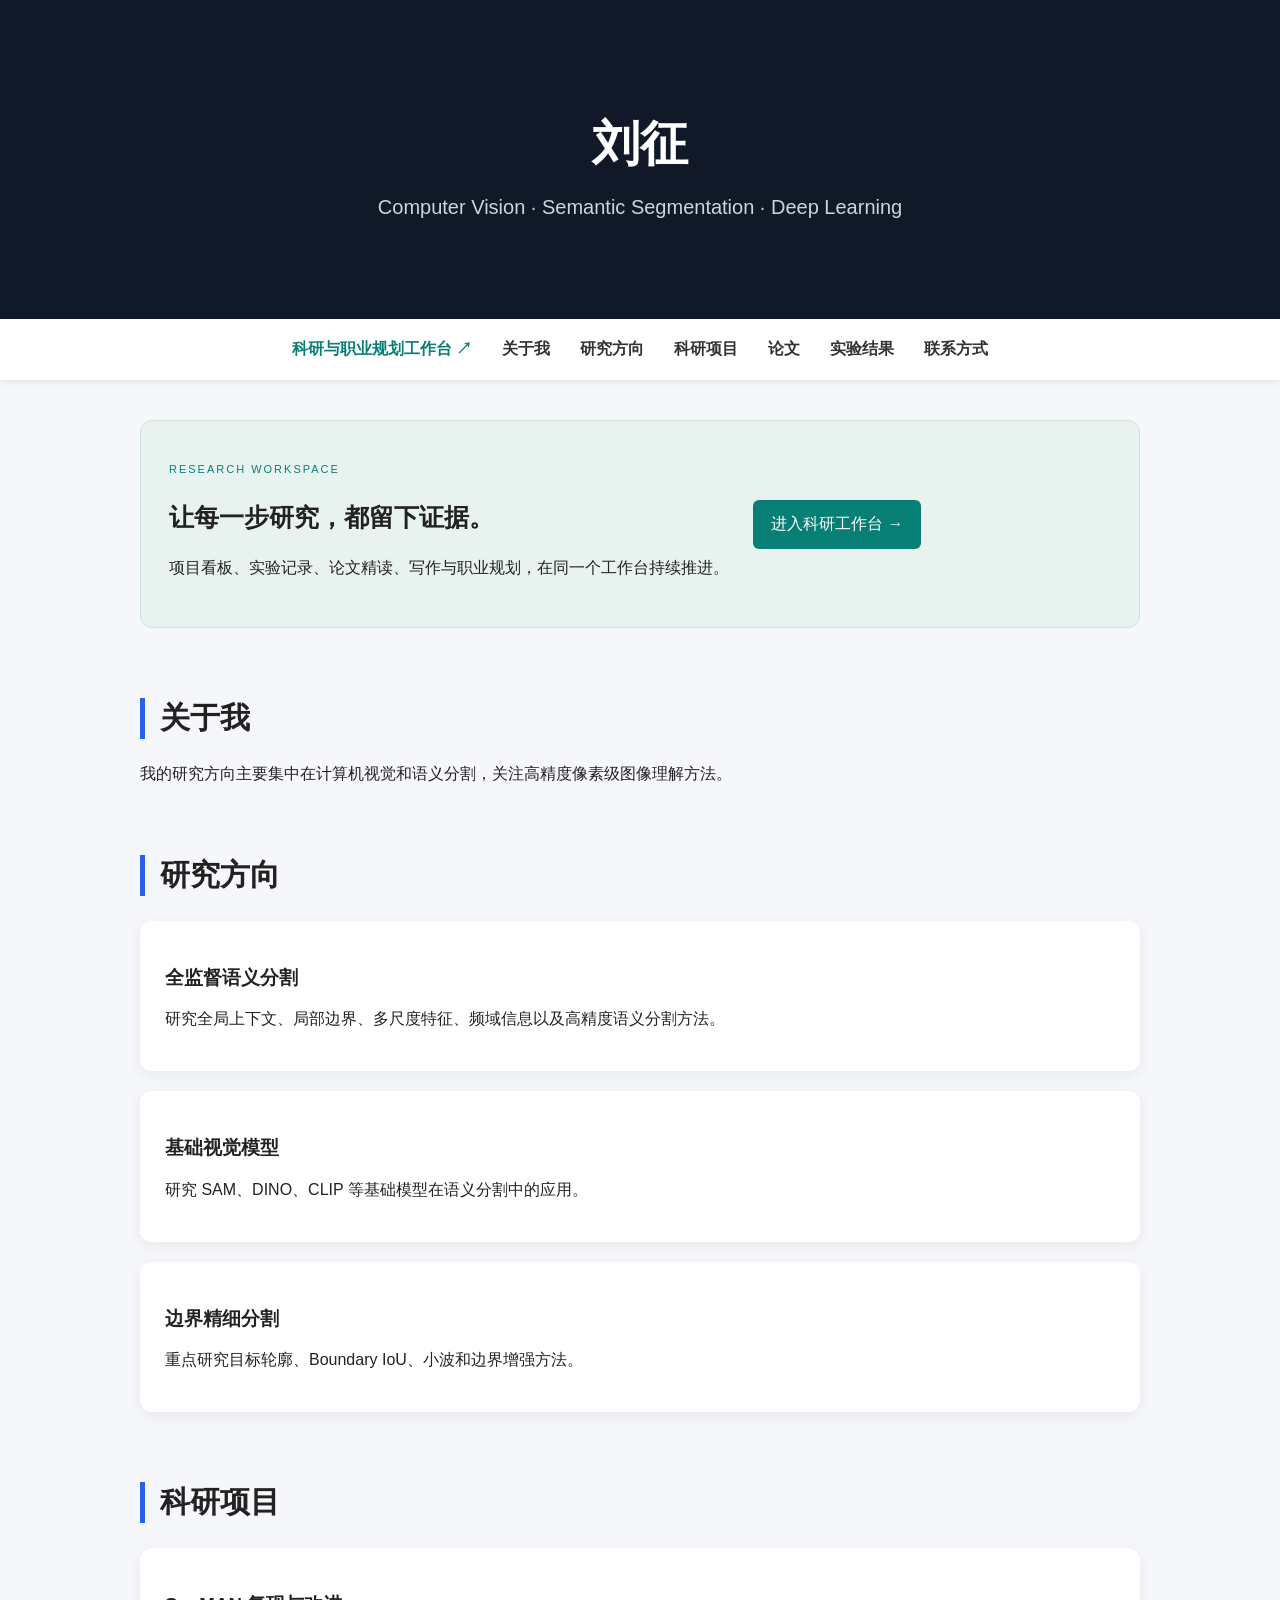
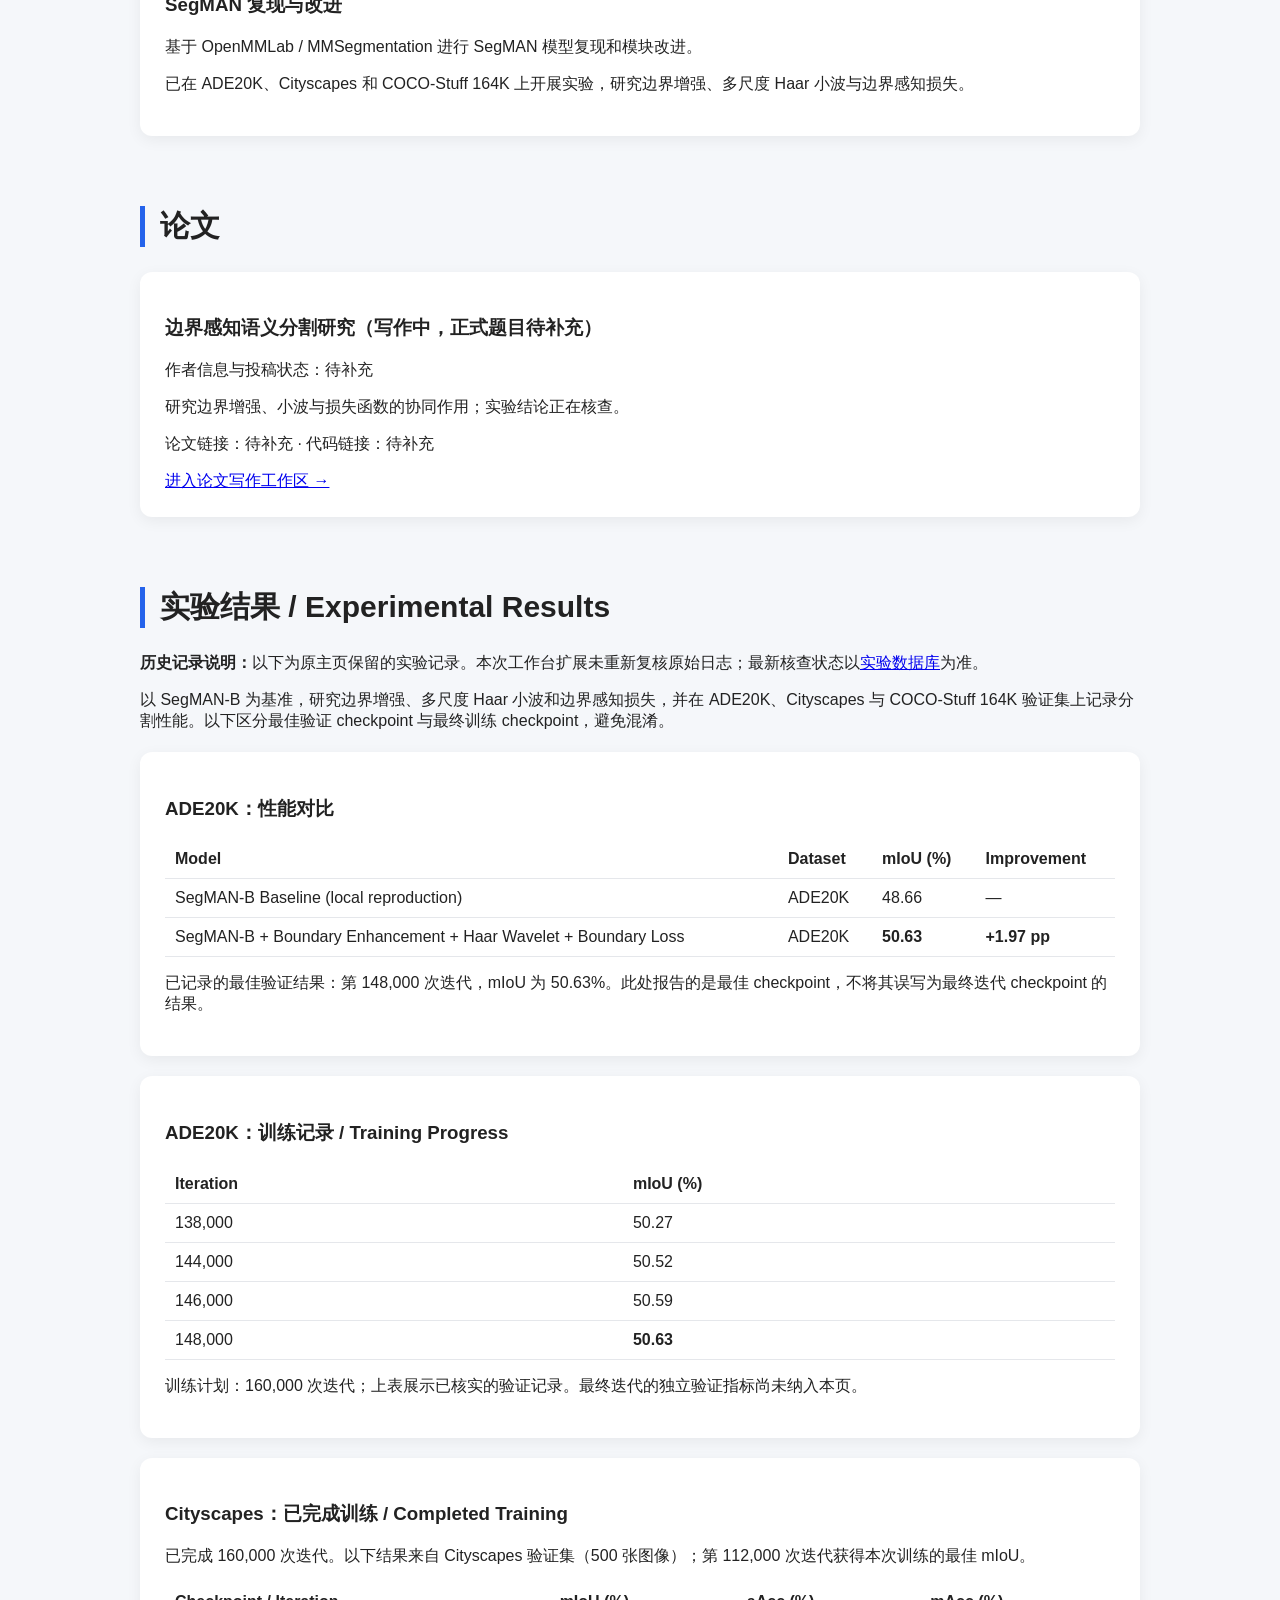
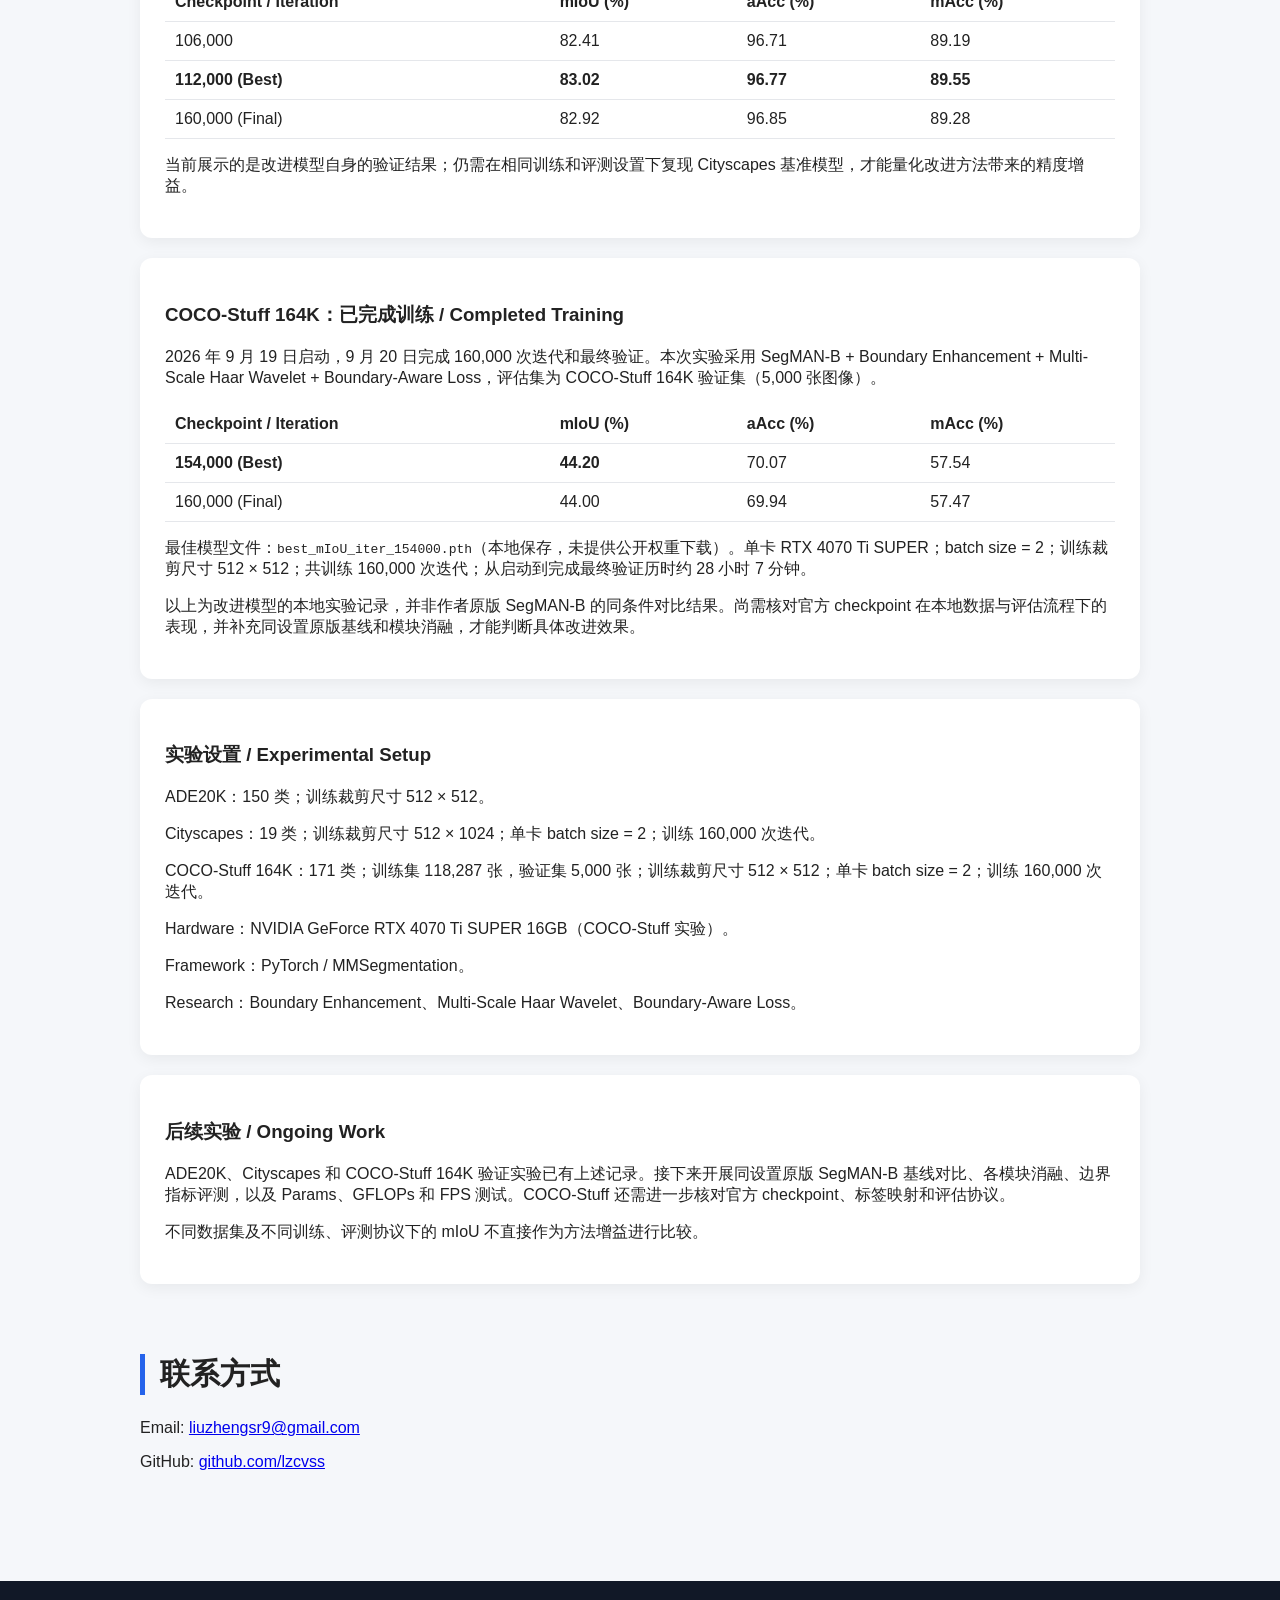
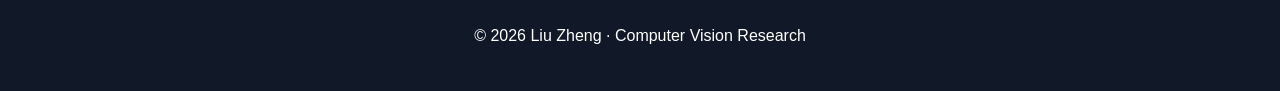
==== commit 8005adb1: "Add Chinese research and career workbench within existing personal website Add project stages, exper" ====
--- a/index.html
+++ b/index.html
@@ -17,6 +17,7 @@
 </header>
 
 <nav>
+    <a href="workbench/" class="workbench-link">科研与职业规划工作台 ↗</a>
     <a href="#about">关于我</a>
     <a href="#research">研究方向</a>
     <a href="#projects">科研项目</a>
@@ -26,6 +27,10 @@
 </nav>
 
 <main>
+    <section class="workbench-entry">
+        <div><p class="entry-eyebrow">RESEARCH WORKSPACE</p><h2>让每一步研究，都留下证据。</h2><p>项目看板、实验记录、论文精读、写作与职业规划，在同一个工作台持续推进。</p></div>
+        <a href="workbench/">进入科研工作台 →</a>
+    </section>
     <section id="about">
         <h2>关于我</h2>
         <p>我的研究方向主要集中在计算机视觉和语义分割，关注高精度像素级图像理解方法。</p>
@@ -59,16 +64,17 @@
     <section id="publications">
         <h2>论文</h2>
         <div class="card">
-            <h3>Boundary-Aware Semantic Segmentation</h3>
-            <p>Liu Zheng et al.</p>
-            <p>A boundary enhancement method for semantic segmentation.</p>
-            <a href="#">Paper</a>
-            <a href="#">Code</a>
+            <h3>边界感知语义分割研究（写作中，正式题目待补充）</h3>
+            <p>作者信息与投稿状态：待补充</p>
+            <p>研究边界增强、小波与损失函数的协同作用；实验结论正在核查。</p>
+            <p>论文链接：待补充 · 代码链接：待补充</p>
+            <a href="workbench/#writing">进入论文写作工作区 →</a>
         </div>
     </section>
 
     <section id="results">
         <h2>实验结果 / Experimental Results</h2>
+        <p><strong>历史记录说明：</strong>以下为原主页保留的实验记录。本次工作台扩展未重新复核原始日志；最新核查状态以<a href="workbench/#experiments">实验数据库</a>为准。</p>
         <p>以 SegMAN-B 为基准，研究边界增强、多尺度 Haar 小波和边界感知损失，并在 ADE20K、Cityscapes 与 COCO-Stuff 164K 验证集上记录分割性能。以下区分最佳验证 checkpoint 与最终训练 checkpoint，避免混淆。</p>
 
         <div class="card">
@@ -157,4 +163,4 @@
 <footer><p>© 2026 Liu Zheng · Computer Vision Research</p></footer>
 <script src="script.js"></script>
 </body>
-</html>+</html>
--- a/style.css
+++ b/style.css
@@ -95,4 +95,16 @@
     text-align: center;
 
     padding: 30px;
-}+}
+
+/* Workbench entry keeps the original homepage intact. */
+nav { z-index: 10; display: flex; flex-wrap: wrap; justify-content: center; gap: 14px; }
+nav a { margin: 0 8px; }
+nav .workbench-link { color: #087f75; }
+.workbench-entry { background: #e8f3f0; border: 1px solid #cde4de; border-radius: 12px; padding: 28px; display: flex; gap: 24px; align-items: center; }
+.workbench-entry h2 { font-size: 25px; border: 0; padding: 0; }
+.workbench-entry p { line-height: 1.8; }
+.workbench-entry .entry-eyebrow { font-size: 11px; letter-spacing: 2px; color: #087f75; }
+.workbench-entry a { background: #087f75; color: white; text-decoration: none; border-radius: 6px; padding: 14px 18px; white-space: nowrap; }
+table { width: 100%; border-collapse: collapse; } th, td { padding: 10px; text-align: left; border-bottom: 1px solid #e5e7eb; }
+@media(max-width:640px) { .workbench-entry { display: block; } .workbench-entry a { display: inline-block; } .card { overflow-x: auto; } }
